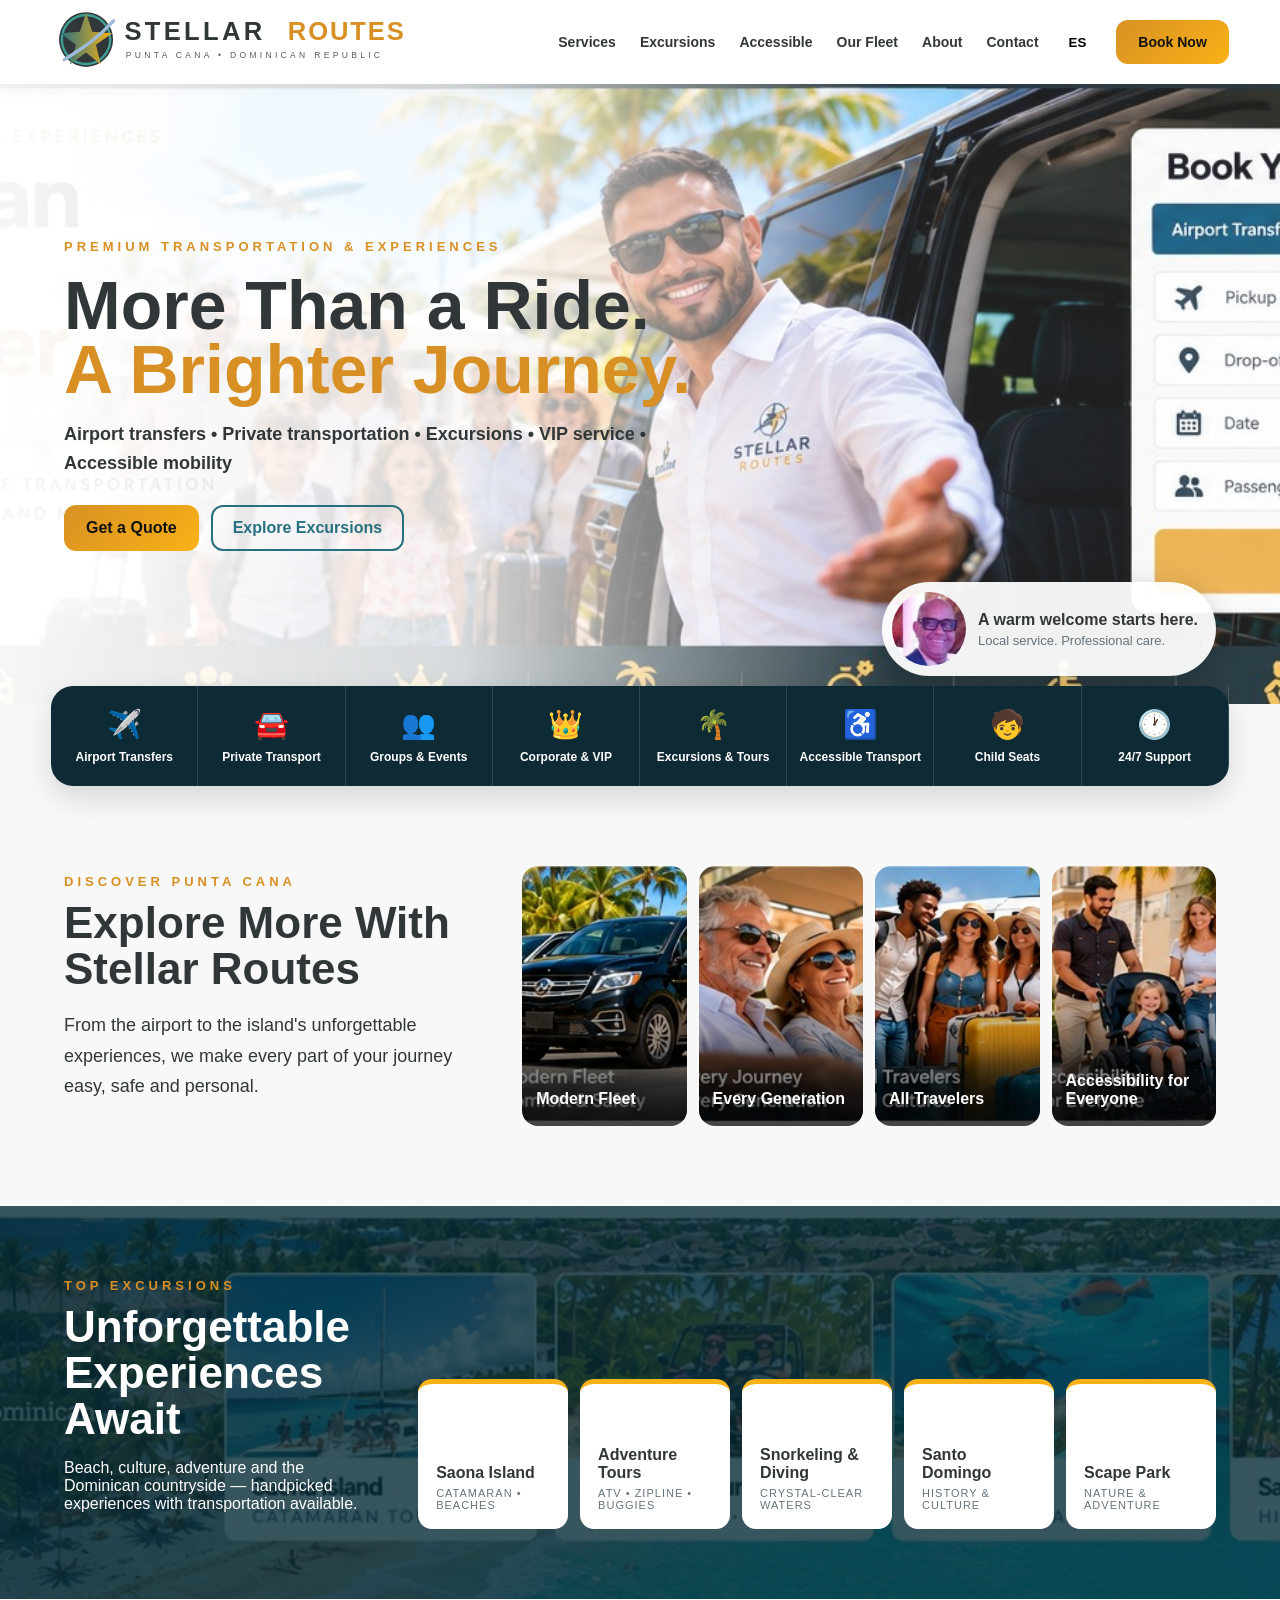
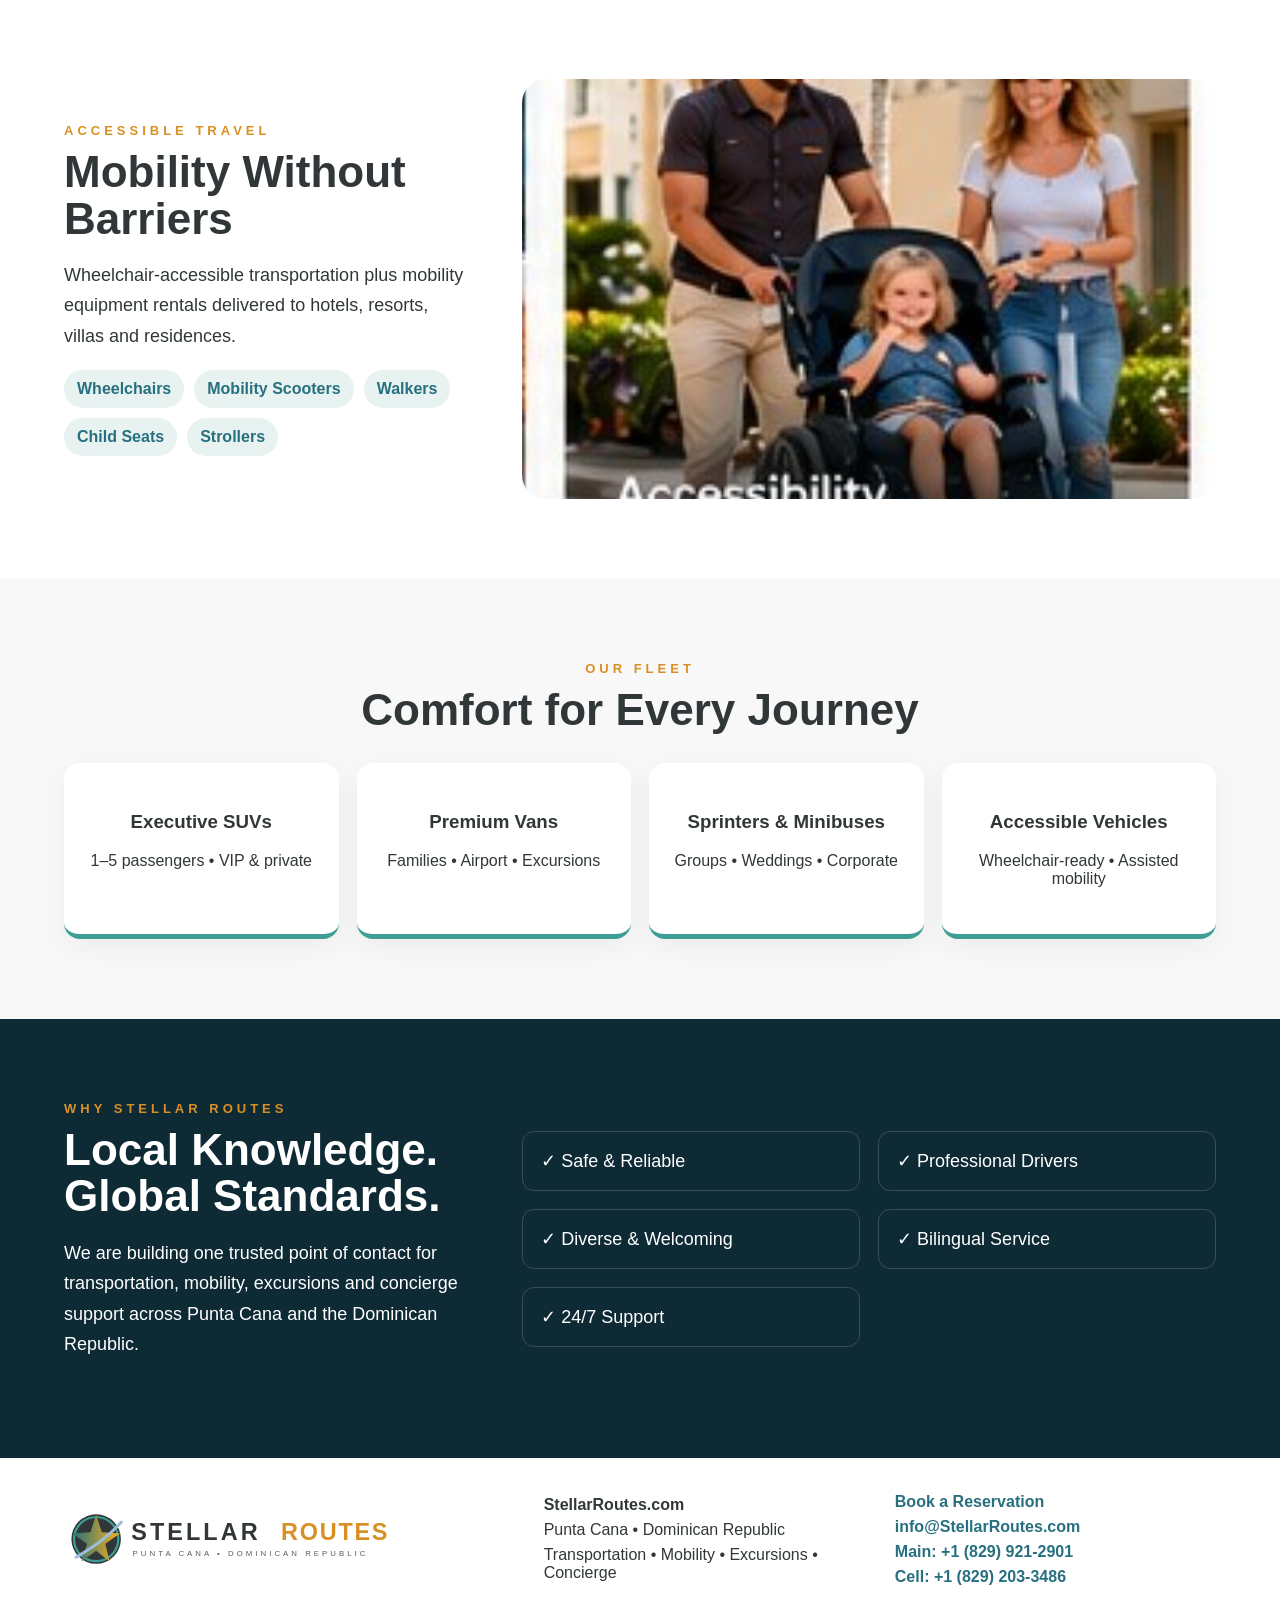
==== index.html @ ae4cdb01 "Add files via upload Initial Stellar Routes website" ====
<!doctype html><html lang="en"><head><meta charset="utf-8"><meta name="viewport" content="width=device-width,initial-scale=1"><meta name="description" content="Stellar Routes — premium transportation, accessible mobility and excursions in Punta Cana, Dominican Republic."><title>Stellar Routes | Punta Cana Transportation & Excursions</title><link rel="stylesheet" href="styles.css"></head>
<body>
<header><a class="brand" href="#home"><img src="assets/logo.svg" alt="Stellar Routes"></a><button class="menu" aria-label="Menu">☰</button><nav><a href="services.html" data-en="Services" data-es="Servicios">Services</a><a href="excursions.html" data-en="Excursions" data-es="Excursiones">Excursions</a><a href="#accessible" data-en="Accessible" data-es="Accesible">Accessible</a><a href="fleet.html" data-en="Our Fleet" data-es="Flota">Our Fleet</a><a href="about.html" data-en="About" data-es="Nosotros">About</a><a href="contact.html" data-en="Contact" data-es="Contacto">Contact</a><button id="lang">ES</button><a class="book" href="reservation.html" data-en="Book Now" data-es="Reservar">Book Now</a></nav></header>
<main>
<section id="home" class="hero"><div class="shade"></div><div class="hero-copy"><span class="eyebrow" data-en="PREMIUM TRANSPORTATION & EXPERIENCES" data-es="TRANSPORTE Y EXPERIENCIAS PREMIUM">PREMIUM TRANSPORTATION & EXPERIENCES</span><h1 data-en="More Than a Ride. A Brighter Journey." data-es="Más que un viaje. Una mejor experiencia.">More Than a Ride.<br><em>A Brighter Journey.</em></h1><p data-en="Airport transfers • Private transportation • Excursions • VIP service • Accessible mobility" data-es="Traslados al aeropuerto • Transporte privado • Excursiones • Servicio VIP • Movilidad accesible">Airport transfers • Private transportation • Excursions • VIP service • Accessible mobility</p><div class="hero-actions"><a class="primary" href="reservation.html" data-en="Get a Quote" data-es="Cotizar">Get a Quote</a><a class="secondary" href="excursions.html" data-en="Explore Excursions" data-es="Ver Excursiones">Explore Excursions</a></div></div>
<div class="host"><img src="assets/rodrigues.jpg" alt="Rodrigues, Stellar Routes"><div><strong data-en="A warm welcome starts here." data-es="Una cálida bienvenida comienza aquí.">A warm welcome starts here.</strong><span data-en="Local service. Professional care." data-es="Servicio local. Atención profesional.">Local service. Professional care.</span></div></div></section>
<section class="quick" id="services"><article>✈️<b data-en="Airport Transfers" data-es="Traslados Aeropuerto">Airport Transfers</b></article><article>🚘<b data-en="Private Transport" data-es="Transporte Privado">Private Transport</b></article><article>👥<b data-en="Groups & Events" data-es="Grupos y Eventos">Groups & Events</b></article><article>👑<b data-en="Corporate & VIP" data-es="Corporativo y VIP">Corporate & VIP</b></article><article>🌴<b data-en="Excursions & Tours" data-es="Excursiones y Tours">Excursions & Tours</b></article><article>♿<b data-en="Accessible Transport" data-es="Transporte Accesible">Accessible Transport</b></article><article>🧒<b data-en="Child Seats" data-es="Asientos Infantiles">Child Seats</b></article><article>🕐<b data-en="24/7 Support" data-es="Soporte 24/7">24/7 Support</b></article></section>
<section class="intro"><div><span class="eyebrow" data-en="DISCOVER PUNTA CANA" data-es="DESCUBRE PUNTA CANA">DISCOVER PUNTA CANA</span><h2 data-en="Explore More With Stellar Routes" data-es="Explora Más con Stellar Routes">Explore More With Stellar Routes</h2><p data-en="From the airport to the island's unforgettable experiences, we make every part of your journey easy, safe and personal." data-es="Desde el aeropuerto hasta las experiencias inolvidables de la isla, hacemos que cada parte de tu viaje sea fácil, segura y personalizada.">From the airport to the island's unforgettable experiences, we make every part of your journey easy, safe and personal.</p></div><div class="tiles"><div style="background-image:url('assets/fleet.jpg')"><span data-en="Modern Fleet" data-es="Flota Moderna">Modern Fleet</span></div><div style="background-image:url('assets/generations.jpg')"><span data-en="Every Generation" data-es="Cada Generación">Every Generation</span></div><div style="background-image:url('assets/culture.jpg')"><span data-en="All Travelers" data-es="Todos los Viajeros">All Travelers</span></div><div style="background-image:url('assets/accessibility.jpg')"><span data-en="Accessibility for Everyone" data-es="Accesibilidad para Todos">Accessibility for Everyone</span></div></div></section>
<section id="excursions" class="excursions"><div class="exc-copy"><span class="eyebrow" data-en="TOP EXCURSIONS" data-es="EXCURSIONES DESTACADAS">TOP EXCURSIONS</span><h2 data-en="Unforgettable Experiences Await" data-es="Experiencias Inolvidables te Esperan">Unforgettable Experiences Await</h2><p data-en="Beach, culture, adventure and the Dominican countryside — handpicked experiences with transportation available." data-es="Playa, cultura, aventura y el campo dominicano — experiencias seleccionadas con transporte disponible.">Beach, culture, adventure and the Dominican countryside — handpicked experiences with transportation available.</p></div><div class="exc-grid"><article><b>Saona Island</b><span>Catamaran • Beaches</span></article><article><b data-en="Adventure Tours" data-es="Tours de Aventura">Adventure Tours</b><span>ATV • Zipline • Buggies</span></article><article><b data-en="Snorkeling & Diving" data-es="Snorkel y Buceo">Snorkeling & Diving</b><span>Crystal-clear waters</span></article><article><b>Santo Domingo</b><span data-en="History & Culture" data-es="Historia y Cultura">History & Culture</span></article><article><b>Scape Park</b><span data-en="Nature & Adventure" data-es="Naturaleza y Aventura">Nature & Adventure</span></article></div></section>
<section id="accessible" class="accessible"><div><span class="eyebrow" data-en="ACCESSIBLE TRAVEL" data-es="VIAJES ACCESIBLES">ACCESSIBLE TRAVEL</span><h2 data-en="Mobility Without Barriers" data-es="Movilidad Sin Barreras">Mobility Without Barriers</h2><p data-en="Wheelchair-accessible transportation plus mobility equipment rentals delivered to hotels, resorts, villas and residences." data-es="Transporte accesible para sillas de ruedas y alquiler de equipos de movilidad con entrega en hoteles, resorts, villas y residencias.">Wheelchair-accessible transportation plus mobility equipment rentals delivered to hotels, resorts, villas and residences.</p><div class="chips"><span>Wheelchairs</span><span>Mobility Scooters</span><span>Walkers</span><span>Child Seats</span><span>Strollers</span></div></div><img src="assets/accessibility.jpg" alt="Accessible family transportation"></section>
<section id="fleet" class="fleet"><span class="eyebrow" data-en="OUR FLEET" data-es="NUESTRA FLOTA">OUR FLEET</span><h2 data-en="Comfort for Every Journey" data-es="Comodidad para Cada Viaje">Comfort for Every Journey</h2><div class="fleet-grid"><article><h3 data-en="Executive SUVs" data-es="SUV Ejecutivos">Executive SUVs</h3><p>1–5 passengers • VIP & private</p></article><article><h3 data-en="Premium Vans" data-es="Vans Premium">Premium Vans</h3><p>Families • Airport • Excursions</p></article><article><h3 data-en="Sprinters & Minibuses" data-es="Sprinters y Minibuses">Sprinters & Minibuses</h3><p>Groups • Weddings • Corporate</p></article><article><h3 data-en="Accessible Vehicles" data-es="Vehículos Accesibles">Accessible Vehicles</h3><p>Wheelchair-ready • Assisted mobility</p></article></div></section>
<section id="about" class="about"><div><span class="eyebrow" data-en="WHY STELLAR ROUTES" data-es="POR QUÉ STELLAR ROUTES">WHY STELLAR ROUTES</span><h2 data-en="Local Knowledge. Global Standards." data-es="Conocimiento Local. Estándares Globales.">Local Knowledge. Global Standards.</h2><p data-en="We are building one trusted point of contact for transportation, mobility, excursions and concierge support across Punta Cana and the Dominican Republic." data-es="Estamos creando un único punto de confianza para transporte, movilidad, excursiones y asistencia concierge en Punta Cana y la República Dominicana.">We are building one trusted point of contact for transportation, mobility, excursions and concierge support across Punta Cana and the Dominican Republic.</p></div><div class="trust"><span>✓ Safe & Reliable</span><span>✓ Professional Drivers</span><span>✓ Diverse & Welcoming</span><span>✓ Bilingual Service</span><span>✓ 24/7 Support</span></div></section>

</main>
<footer id="contact"><img src="assets/logo.svg" alt="Stellar Routes"><div><b>StellarRoutes.com</b><span>Punta Cana • Dominican Republic</span><span data-en="Transportation • Mobility • Excursions • Concierge" data-es="Transporte • Movilidad • Excursiones • Concierge">Transportation • Mobility • Excursions • Concierge</span></div><div><a href="reservation.html">Book a Reservation</a><a href="mailto:info@StellarRoutes.com">info@StellarRoutes.com</a><a href="tel:+18299212901">Main: +1 (829) 921-2901</a><a href="tel:+18292033486">Cell: +1 (829) 203-3486</a></div></footer>
<script src="script.js"></script></body></html>
---- styles.css ----
:root{--char:#313738;--slate:#66737c;--warm:#5e5958;--lav:#585b6c;--sky:#9ebcd9;--sand:#b39985;--teal:#27707f;--mist:#b0c6df;--aqua:#3e9e94;--gold:#d89024;--sun:#f9b216;--stone:#c3b8b1;--navy:#0e2a35;--white:#fff;--bg:#f7f8f7}*{box-sizing:border-box}html{scroll-behavior:smooth}body{margin:0;font-family:Inter,Segoe UI,Arial,sans-serif;color:var(--char);background:var(--bg)}header{height:84px;display:flex;align-items:center;justify-content:space-between;padding:10px 4%;background:#fff;position:sticky;top:0;z-index:20;box-shadow:0 2px 14px #00000012}.brand img{width:360px;max-width:42vw}nav{display:flex;align-items:center;gap:24px}nav a{text-decoration:none;color:var(--char);font-weight:700;font-size:14px}#lang,.menu{border:0;background:none;font-weight:800;cursor:pointer}.book,.primary{background:linear-gradient(135deg,var(--gold),var(--sun));color:#111!important;padding:14px 22px;border-radius:12px;text-decoration:none;font-weight:800;border:0;cursor:pointer}.menu{display:none;font-size:26px}.hero{min-height:620px;background:url('assets/hero-scene.jpg') center/cover;position:relative;display:flex;align-items:center;padding:70px 5%}.shade{position:absolute;inset:0;background:linear-gradient(90deg,rgba(255,255,255,.96) 0%,rgba(255,255,255,.83) 36%,rgba(255,255,255,.12) 70%)}.hero-copy{position:relative;max-width:650px;z-index:2}.eyebrow{font-size:13px;letter-spacing:4px;color:var(--gold);font-weight:900}.hero h1{font-size:68px;line-height:.95;margin:18px 0}.hero h1 em{font-style:normal;color:var(--gold)}.hero p{font-size:18px;font-weight:700;line-height:1.6}.hero-actions{display:flex;gap:12px;margin-top:28px}.secondary{border:2px solid var(--teal);color:var(--teal);padding:12px 20px;border-radius:12px;text-decoration:none;font-weight:800}.host{position:absolute;right:5%;bottom:28px;z-index:3;background:#ffffffef;padding:10px 18px 10px 10px;border-radius:70px;display:flex;align-items:center;gap:12px;box-shadow:0 8px 30px #0003}.host img{width:74px;height:74px;border-radius:50%;object-fit:cover}.host div{display:flex;flex-direction:column}.host span{font-size:13px;color:var(--slate);margin-top:4px}.quick{width:92%;margin:-18px auto 0;position:relative;z-index:5;background:var(--navy);color:#fff;border-radius:22px;display:grid;grid-template-columns:repeat(8,1fr);box-shadow:0 12px 30px #0002}.quick article{padding:22px 10px;text-align:center;border-right:1px solid #ffffff22;font-size:28px}.quick b{display:block;font-size:12px;margin-top:9px}.intro,.accessible,.about,.quote{padding:80px 5%;display:grid;grid-template-columns:1fr 1.7fr;gap:50px;align-items:center}.intro h2,.accessible h2,.fleet h2,.about h2,.quote h2,.excursions h2{font-size:44px;margin:10px 0 16px;line-height:1.05}.intro p,.accessible p,.about p,.quote p{font-size:18px;line-height:1.7}.tiles{display:grid;grid-template-columns:repeat(4,1fr);gap:12px}.tiles div{height:260px;background-size:cover;background-position:center;border-radius:16px;position:relative;overflow:hidden}.tiles div:after{content:"";position:absolute;inset:45% 0 0;background:linear-gradient(transparent,#000b)}.tiles span{position:absolute;bottom:18px;left:14px;z-index:2;color:#fff;font-weight:800}.excursions{padding:70px 5%;color:#fff;background:linear-gradient(#062b36cc,#062b36cc),url('assets/excursions.jpg') center/cover}.excursions{display:grid;grid-template-columns:.8fr 2fr;gap:35px;align-items:end}.exc-grid{display:grid;grid-template-columns:repeat(5,1fr);gap:12px}.exc-grid article{min-height:150px;background:#fff;color:var(--char);border-radius:14px;padding:18px;display:flex;flex-direction:column;justify-content:flex-end;border-top:5px solid var(--sun)}.exc-grid span{font-size:11px;text-transform:uppercase;letter-spacing:1px;color:var(--slate);margin-top:5px}.accessible{background:#fff}.accessible img{width:100%;height:420px;object-fit:cover;border-radius:24px}.chips{display:flex;flex-wrap:wrap;gap:10px}.chips span{background:#e7f2f1;color:var(--teal);padding:10px 13px;border-radius:30px;font-weight:800}.fleet{padding:80px 5%;text-align:center}.fleet-grid{display:grid;grid-template-columns:repeat(4,1fr);gap:18px;margin-top:30px}.fleet article{background:#fff;border-radius:16px;padding:30px 20px;box-shadow:0 8px 28px #0000000d;border-bottom:5px solid var(--aqua)}.about{background:var(--navy);color:#fff}.trust{display:grid;grid-template-columns:1fr 1fr;gap:18px;font-size:18px}.trust span{padding:18px;border:1px solid #ffffff2a;border-radius:12px}.quote{background:#e8f1f5}.quote form{display:grid;grid-template-columns:1fr 1fr;gap:12px;background:#fff;padding:28px;border-radius:22px;box-shadow:0 10px 30px #0001}.quote input,.quote select,.quote textarea{padding:14px;border:1px solid #ccd3d6;border-radius:10px;font:inherit}.quote textarea,.quote button,.quote small{grid-column:1/-1}.quote textarea{min-height:100px}.quote small{color:var(--slate)}footer{background:#fff;padding:35px 5%;display:grid;grid-template-columns:1.4fr 1fr 1fr;align-items:center;gap:30px}footer img{width:330px;max-width:100%}footer div{display:flex;flex-direction:column;gap:7px}footer a{color:var(--teal);font-weight:800;text-decoration:none}@media(max-width:1000px){nav a:not(.book),nav #lang{display:none}.menu{display:block}.quick{grid-template-columns:repeat(4,1fr)}.intro,.accessible,.about,.quote,.excursions{grid-template-columns:1fr}.tiles{grid-template-columns:1fr 1fr}.exc-grid{grid-template-columns:repeat(2,1fr)}.fleet-grid{grid-template-columns:1fr 1fr}.host{right:3%}.hero h1{font-size:54px}}@media(max-width:650px){header{height:72px}.brand img{max-width:70vw;width:290px}.book{display:none}.hero{min-height:680px;padding:55px 6% 150px;background-position:58% center}.shade{background:linear-gradient(90deg,#fffffff2 0%,#ffffffc9 65%,#ffffff50)}.hero h1{font-size:44px}.host{left:6%;right:auto;bottom:35px}.quick{grid-template-columns:repeat(2,1fr)}.intro,.accessible,.fleet,.about,.quote{padding:60px 6%}.intro h2,.accessible h2,.fleet h2,.about h2,.quote h2,.excursions h2{font-size:36px}.tiles,.fleet-grid,.trust,.quote form{grid-template-columns:1fr}.exc-grid{grid-template-columns:1fr}.quote input,.quote select{grid-column:1/-1}footer{grid-template-columns:1fr;text-align:center}footer div{align-items:center}}

.page-hero{min-height:360px;padding:90px 6%;display:flex;align-items:center;background:linear-gradient(90deg,#fffffffa,#ffffffd8 55%,#ffffff55),url('assets/hero-scene.jpg') center/cover}.page-hero>div{max-width:780px}.page-hero h1{font-size:58px;line-height:1;margin:14px 0}.page-hero p{font-size:19px;line-height:1.65;max-width:720px}.content-section{padding:70px 6%;max-width:1500px;margin:auto}.card-grid{display:grid;grid-template-columns:repeat(4,1fr);gap:18px}.card-grid article{background:#fff;padding:28px;border-radius:18px;box-shadow:0 8px 28px #0000000d;border-bottom:5px solid var(--aqua)}.card-grid h2{font-size:22px}.card-grid p,.leader p{line-height:1.7}.cta{margin-top:45px;padding:34px;border-radius:20px;background:var(--navy);color:#fff;display:flex;justify-content:space-between;align-items:center;gap:20px}.photo-grid{display:grid;grid-template-columns:repeat(4,1fr);gap:18px}.photo-grid article{background:#fff;border-radius:18px;overflow:hidden;box-shadow:0 8px 28px #0001}.photo-grid img{width:100%;height:220px;object-fit:cover}.photo-grid h2,.photo-grid p{padding:0 20px}.photo-grid p{padding-bottom:20px;line-height:1.6}.exc-list{margin-top:28px;background:#e7f2f1;padding:24px;border-radius:16px;line-height:1.8}.fleet-show>img{width:100%;height:460px;object-fit:cover;border-radius:24px;margin-bottom:24px}.fineprint{color:var(--slate);font-size:14px}.leadership{display:grid;gap:60px}.leader{display:grid;grid-template-columns:380px 1fr;gap:45px;align-items:start}.leader.reverse{grid-template-columns:380px 1fr}.leader img{width:100%;aspect-ratio:4/5;object-fit:cover;border-radius:24px;box-shadow:0 12px 30px #0002}.leader h2{font-size:38px;margin:10px 0 20px}.leader blockquote{margin:25px 0 0;padding:18px 22px;border-left:5px solid var(--sun);background:#fff;font-size:20px;font-weight:700}.values{background:var(--navy);color:#fff;padding:38px;border-radius:24px}.reservation-wrap{display:grid;grid-template-columns:2fr .8fr;gap:30px;align-items:start}.reservation-form{display:grid;grid-template-columns:1fr 1fr;gap:16px;background:#fff;padding:30px;border-radius:22px;box-shadow:0 10px 30px #0001}.reservation-form label{display:flex;flex-direction:column;gap:7px;font-weight:800}.reservation-form input,.reservation-form select,.reservation-form textarea{padding:14px;border:1px solid #cbd3d6;border-radius:10px;font:inherit;background:#fff}.reservation-form textarea{min-height:100px}.wide{grid-column:1/-1}.form-status{color:var(--slate);font-size:13px;line-height:1.5}.contact-panel,.contact-message{background:#fff;padding:30px;border-radius:22px;box-shadow:0 10px 30px #0001}.contact-panel a{color:var(--teal);font-weight:800;text-decoration:none}.contact-grid{display:grid;grid-template-columns:1fr 1fr;gap:30px}.contact-message p{line-height:1.7;margin-bottom:30px}@media(max-width:1000px){.card-grid,.photo-grid{grid-template-columns:1fr 1fr}.leader,.leader.reverse,.reservation-wrap{grid-template-columns:1fr}.leader img{max-width:420px}.page-hero h1{font-size:48px}}@media(max-width:650px){.page-hero{padding:65px 6%}.page-hero h1{font-size:40px}.card-grid,.photo-grid,.reservation-form,.contact-grid{grid-template-columns:1fr}.wide{grid-column:1}.cta{align-items:flex-start;flex-direction:column}.content-section{padding:50px 6%}}
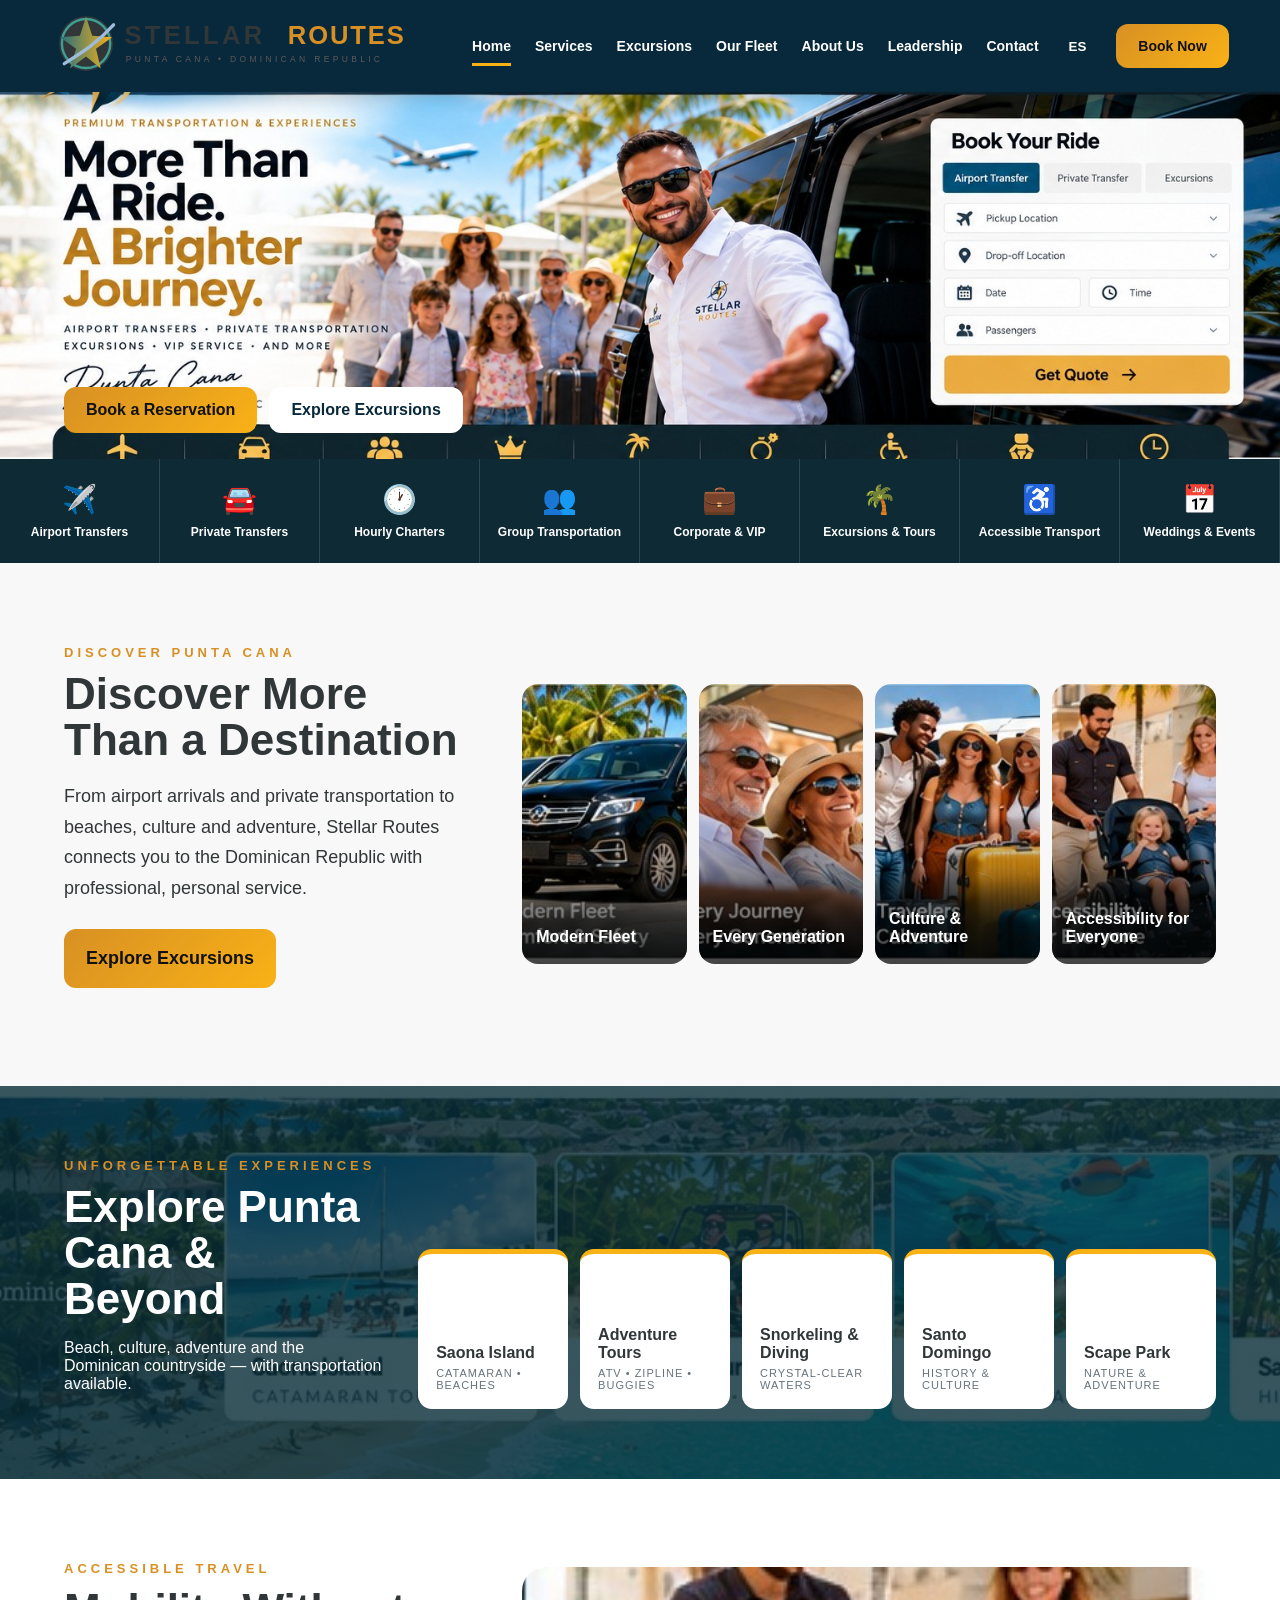
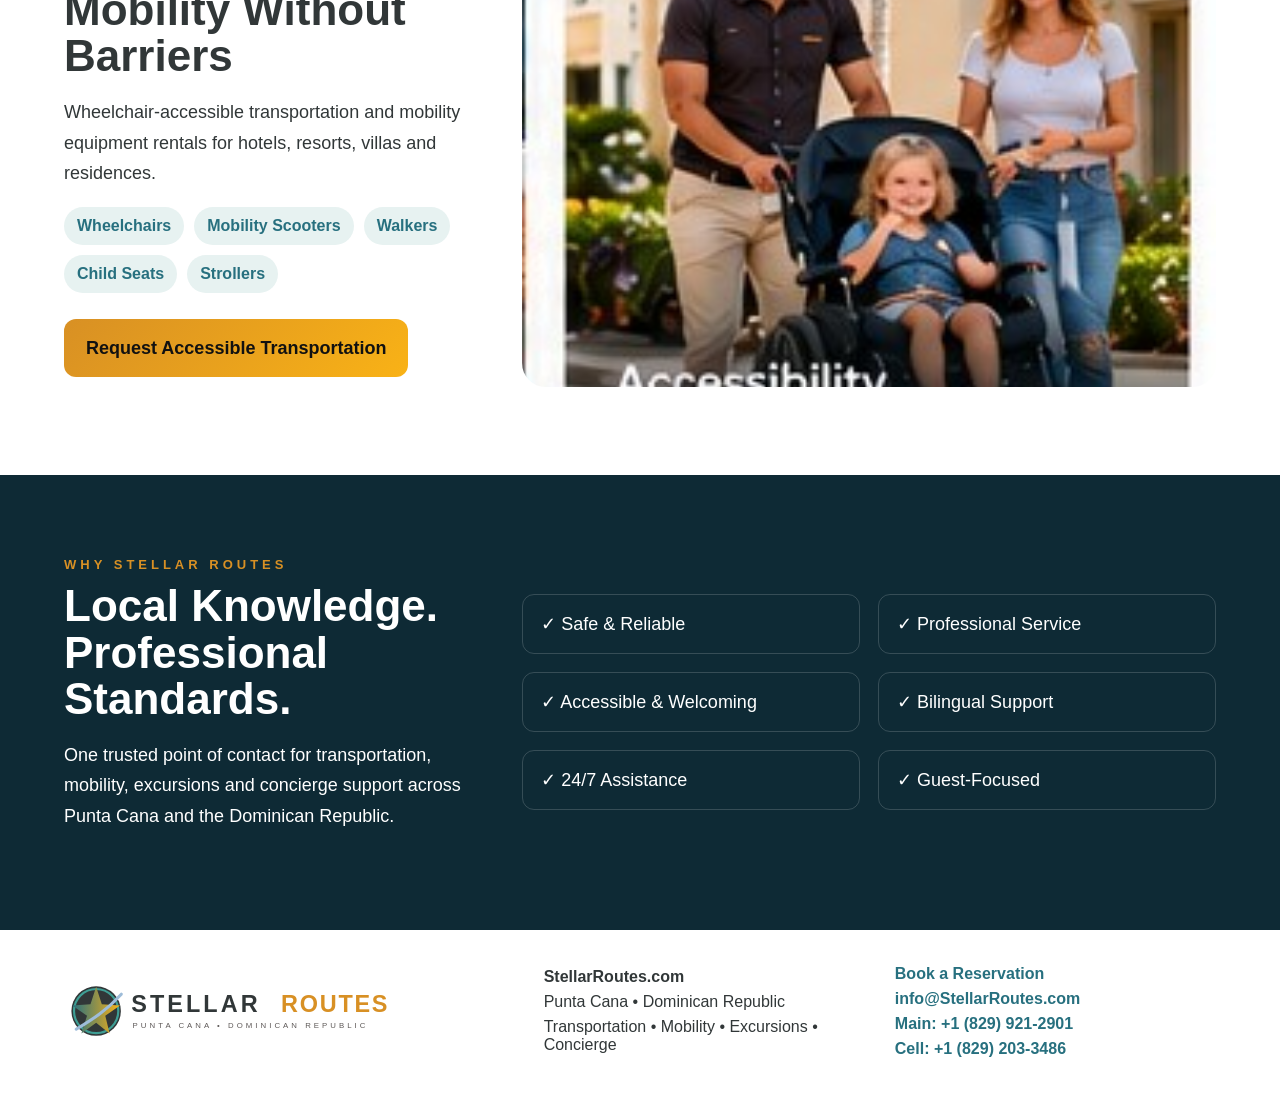
==== commit 7b5cfaac: "Add files via upload" ====
--- a/index.html
+++ b/index.html
@@ -1,16 +1,8 @@
-<!doctype html><html lang="en"><head><meta charset="utf-8"><meta name="viewport" content="width=device-width,initial-scale=1"><meta name="description" content="Stellar Routes — premium transportation, accessible mobility and excursions in Punta Cana, Dominican Republic."><title>Stellar Routes | Punta Cana Transportation & Excursions</title><link rel="stylesheet" href="styles.css"></head>
-<body>
-<header><a class="brand" href="#home"><img src="assets/logo.svg" alt="Stellar Routes"></a><button class="menu" aria-label="Menu">☰</button><nav><a href="services.html" data-en="Services" data-es="Servicios">Services</a><a href="excursions.html" data-en="Excursions" data-es="Excursiones">Excursions</a><a href="#accessible" data-en="Accessible" data-es="Accesible">Accessible</a><a href="fleet.html" data-en="Our Fleet" data-es="Flota">Our Fleet</a><a href="about.html" data-en="About" data-es="Nosotros">About</a><a href="contact.html" data-en="Contact" data-es="Contacto">Contact</a><button id="lang">ES</button><a class="book" href="reservation.html" data-en="Book Now" data-es="Reservar">Book Now</a></nav></header>
-<main>
-<section id="home" class="hero"><div class="shade"></div><div class="hero-copy"><span class="eyebrow" data-en="PREMIUM TRANSPORTATION & EXPERIENCES" data-es="TRANSPORTE Y EXPERIENCIAS PREMIUM">PREMIUM TRANSPORTATION & EXPERIENCES</span><h1 data-en="More Than a Ride. A Brighter Journey." data-es="Más que un viaje. Una mejor experiencia.">More Than a Ride.<br><em>A Brighter Journey.</em></h1><p data-en="Airport transfers • Private transportation • Excursions • VIP service • Accessible mobility" data-es="Traslados al aeropuerto • Transporte privado • Excursiones • Servicio VIP • Movilidad accesible">Airport transfers • Private transportation • Excursions • VIP service • Accessible mobility</p><div class="hero-actions"><a class="primary" href="reservation.html" data-en="Get a Quote" data-es="Cotizar">Get a Quote</a><a class="secondary" href="excursions.html" data-en="Explore Excursions" data-es="Ver Excursiones">Explore Excursions</a></div></div>
-<div class="host"><img src="assets/rodrigues.jpg" alt="Rodrigues, Stellar Routes"><div><strong data-en="A warm welcome starts here." data-es="Una cálida bienvenida comienza aquí.">A warm welcome starts here.</strong><span data-en="Local service. Professional care." data-es="Servicio local. Atención profesional.">Local service. Professional care.</span></div></div></section>
-<section class="quick" id="services"><article>✈️<b data-en="Airport Transfers" data-es="Traslados Aeropuerto">Airport Transfers</b></article><article>🚘<b data-en="Private Transport" data-es="Transporte Privado">Private Transport</b></article><article>👥<b data-en="Groups & Events" data-es="Grupos y Eventos">Groups & Events</b></article><article>👑<b data-en="Corporate & VIP" data-es="Corporativo y VIP">Corporate & VIP</b></article><article>🌴<b data-en="Excursions & Tours" data-es="Excursiones y Tours">Excursions & Tours</b></article><article>♿<b data-en="Accessible Transport" data-es="Transporte Accesible">Accessible Transport</b></article><article>🧒<b data-en="Child Seats" data-es="Asientos Infantiles">Child Seats</b></article><article>🕐<b data-en="24/7 Support" data-es="Soporte 24/7">24/7 Support</b></article></section>
-<section class="intro"><div><span class="eyebrow" data-en="DISCOVER PUNTA CANA" data-es="DESCUBRE PUNTA CANA">DISCOVER PUNTA CANA</span><h2 data-en="Explore More With Stellar Routes" data-es="Explora Más con Stellar Routes">Explore More With Stellar Routes</h2><p data-en="From the airport to the island's unforgettable experiences, we make every part of your journey easy, safe and personal." data-es="Desde el aeropuerto hasta las experiencias inolvidables de la isla, hacemos que cada parte de tu viaje sea fácil, segura y personalizada.">From the airport to the island's unforgettable experiences, we make every part of your journey easy, safe and personal.</p></div><div class="tiles"><div style="background-image:url('assets/fleet.jpg')"><span data-en="Modern Fleet" data-es="Flota Moderna">Modern Fleet</span></div><div style="background-image:url('assets/generations.jpg')"><span data-en="Every Generation" data-es="Cada Generación">Every Generation</span></div><div style="background-image:url('assets/culture.jpg')"><span data-en="All Travelers" data-es="Todos los Viajeros">All Travelers</span></div><div style="background-image:url('assets/accessibility.jpg')"><span data-en="Accessibility for Everyone" data-es="Accesibilidad para Todos">Accessibility for Everyone</span></div></div></section>
-<section id="excursions" class="excursions"><div class="exc-copy"><span class="eyebrow" data-en="TOP EXCURSIONS" data-es="EXCURSIONES DESTACADAS">TOP EXCURSIONS</span><h2 data-en="Unforgettable Experiences Await" data-es="Experiencias Inolvidables te Esperan">Unforgettable Experiences Await</h2><p data-en="Beach, culture, adventure and the Dominican countryside — handpicked experiences with transportation available." data-es="Playa, cultura, aventura y el campo dominicano — experiencias seleccionadas con transporte disponible.">Beach, culture, adventure and the Dominican countryside — handpicked experiences with transportation available.</p></div><div class="exc-grid"><article><b>Saona Island</b><span>Catamaran • Beaches</span></article><article><b data-en="Adventure Tours" data-es="Tours de Aventura">Adventure Tours</b><span>ATV • Zipline • Buggies</span></article><article><b data-en="Snorkeling & Diving" data-es="Snorkel y Buceo">Snorkeling & Diving</b><span>Crystal-clear waters</span></article><article><b>Santo Domingo</b><span data-en="History & Culture" data-es="Historia y Cultura">History & Culture</span></article><article><b>Scape Park</b><span data-en="Nature & Adventure" data-es="Naturaleza y Aventura">Nature & Adventure</span></article></div></section>
-<section id="accessible" class="accessible"><div><span class="eyebrow" data-en="ACCESSIBLE TRAVEL" data-es="VIAJES ACCESIBLES">ACCESSIBLE TRAVEL</span><h2 data-en="Mobility Without Barriers" data-es="Movilidad Sin Barreras">Mobility Without Barriers</h2><p data-en="Wheelchair-accessible transportation plus mobility equipment rentals delivered to hotels, resorts, villas and residences." data-es="Transporte accesible para sillas de ruedas y alquiler de equipos de movilidad con entrega en hoteles, resorts, villas y residencias.">Wheelchair-accessible transportation plus mobility equipment rentals delivered to hotels, resorts, villas and residences.</p><div class="chips"><span>Wheelchairs</span><span>Mobility Scooters</span><span>Walkers</span><span>Child Seats</span><span>Strollers</span></div></div><img src="assets/accessibility.jpg" alt="Accessible family transportation"></section>
-<section id="fleet" class="fleet"><span class="eyebrow" data-en="OUR FLEET" data-es="NUESTRA FLOTA">OUR FLEET</span><h2 data-en="Comfort for Every Journey" data-es="Comodidad para Cada Viaje">Comfort for Every Journey</h2><div class="fleet-grid"><article><h3 data-en="Executive SUVs" data-es="SUV Ejecutivos">Executive SUVs</h3><p>1–5 passengers • VIP & private</p></article><article><h3 data-en="Premium Vans" data-es="Vans Premium">Premium Vans</h3><p>Families • Airport • Excursions</p></article><article><h3 data-en="Sprinters & Minibuses" data-es="Sprinters y Minibuses">Sprinters & Minibuses</h3><p>Groups • Weddings • Corporate</p></article><article><h3 data-en="Accessible Vehicles" data-es="Vehículos Accesibles">Accessible Vehicles</h3><p>Wheelchair-ready • Assisted mobility</p></article></div></section>
-<section id="about" class="about"><div><span class="eyebrow" data-en="WHY STELLAR ROUTES" data-es="POR QUÉ STELLAR ROUTES">WHY STELLAR ROUTES</span><h2 data-en="Local Knowledge. Global Standards." data-es="Conocimiento Local. Estándares Globales.">Local Knowledge. Global Standards.</h2><p data-en="We are building one trusted point of contact for transportation, mobility, excursions and concierge support across Punta Cana and the Dominican Republic." data-es="Estamos creando un único punto de confianza para transporte, movilidad, excursiones y asistencia concierge en Punta Cana y la República Dominicana.">We are building one trusted point of contact for transportation, mobility, excursions and concierge support across Punta Cana and the Dominican Republic.</p></div><div class="trust"><span>✓ Safe & Reliable</span><span>✓ Professional Drivers</span><span>✓ Diverse & Welcoming</span><span>✓ Bilingual Service</span><span>✓ 24/7 Support</span></div></section>
-
-</main>
-<footer id="contact"><img src="assets/logo.svg" alt="Stellar Routes"><div><b>StellarRoutes.com</b><span>Punta Cana • Dominican Republic</span><span data-en="Transportation • Mobility • Excursions • Concierge" data-es="Transporte • Movilidad • Excursiones • Concierge">Transportation • Mobility • Excursions • Concierge</span></div><div><a href="reservation.html">Book a Reservation</a><a href="mailto:info@StellarRoutes.com">info@StellarRoutes.com</a><a href="tel:+18299212901">Main: +1 (829) 921-2901</a><a href="tel:+18292033486">Cell: +1 (829) 203-3486</a></div></footer>
-<script src="script.js"></script></body></html>
+<!doctype html><html lang="en"><head><meta charset="utf-8"><meta name="viewport" content="width=device-width,initial-scale=1"><meta name="description" content="Stellar Routes — premium transportation, accessible mobility and excursions in Punta Cana, Dominican Republic."><title>Stellar Routes | Punta Cana Transportation & Excursions</title><link rel="stylesheet" href="styles.css"></head><body><header class="site-header"><a class="brand" href="index.html"><img src="assets/logo.svg" alt="Stellar Routes"></a><button class="menu" aria-label="Open navigation" aria-expanded="false">☰</button><nav aria-label="Main navigation"><a href="index.html">Home</a><a href="services.html">Services</a><a href="excursions.html">Excursions</a><a href="fleet.html">Our Fleet</a><a href="about.html">About Us</a><a href="leadership.html">Leadership</a><a href="contact.html">Contact</a><button id="lang" type="button">ES</button><a class="book" href="reservation.html">Book Now</a></nav></header><main>
+<section class="hero-v2" aria-label="Stellar Routes premium transportation"><img src="assets/hero-scene.jpg" alt="Stellar Routes premium transportation in Punta Cana"><div class="hero-v2-actions"><a class="primary" href="reservation.html">Book a Reservation</a><a class="secondary light" href="excursions.html">Explore Excursions</a></div></section>
+<section class="quick"><a href="services.html#airport">✈️<b>Airport Transfers</b></a><a href="services.html#private">🚘<b>Private Transfers</b></a><a href="services.html#hourly">🕐<b>Hourly Charters</b></a><a href="services.html#groups">👥<b>Group Transportation</b></a><a href="services.html#vip">💼<b>Corporate & VIP</b></a><a href="excursions.html">🌴<b>Excursions & Tours</b></a><a href="services.html#accessible">♿<b>Accessible Transport</b></a><a href="services.html#events">📅<b>Weddings & Events</b></a></section>
+<section class="intro"><div><span class="eyebrow">DISCOVER PUNTA CANA</span><h2>Discover More Than a Destination</h2><p>From airport arrivals and private transportation to beaches, culture and adventure, Stellar Routes connects you to the Dominican Republic with professional, personal service.</p><p><a class="primary inline" href="excursions.html">Explore Excursions</a></p></div><div class="tiles"><a href="fleet.html" style="background-image:url('assets/fleet.jpg')"><span>Modern Fleet</span></a><a href="services.html" style="background-image:url('assets/generations.jpg')"><span>Every Generation</span></a><a href="excursions.html" style="background-image:url('assets/culture.jpg')"><span>Culture & Adventure</span></a><a href="services.html#accessible" style="background-image:url('assets/accessibility.jpg')"><span>Accessibility for Everyone</span></a></div></section>
+<section class="excursions"><div class="exc-copy"><span class="eyebrow">UNFORGETTABLE EXPERIENCES</span><h2>Explore Punta Cana & Beyond</h2><p>Beach, culture, adventure and the Dominican countryside — with transportation available.</p></div><div class="exc-grid"><a href="excursions.html"><b>Saona Island</b><span>Catamaran • Beaches</span></a><a href="excursions.html"><b>Adventure Tours</b><span>ATV • Zipline • Buggies</span></a><a href="excursions.html"><b>Snorkeling & Diving</b><span>Crystal-clear waters</span></a><a href="excursions.html"><b>Santo Domingo</b><span>History & Culture</span></a><a href="excursions.html"><b>Scape Park</b><span>Nature & Adventure</span></a></div></section>
+<section class="accessible"><div><span class="eyebrow">ACCESSIBLE TRAVEL</span><h2>Mobility Without Barriers</h2><p>Wheelchair-accessible transportation and mobility equipment rentals for hotels, resorts, villas and residences.</p><div class="chips"><span>Wheelchairs</span><span>Mobility Scooters</span><span>Walkers</span><span>Child Seats</span><span>Strollers</span></div><p><a class="primary inline" href="reservation.html">Request Accessible Transportation</a></p></div><img src="assets/accessibility.jpg" alt="Accessible transportation services"></section>
+<section class="about"><div><span class="eyebrow">WHY STELLAR ROUTES</span><h2>Local Knowledge. Professional Standards.</h2><p>One trusted point of contact for transportation, mobility, excursions and concierge support across Punta Cana and the Dominican Republic.</p></div><div class="trust"><span>✓ Safe & Reliable</span><span>✓ Professional Service</span><span>✓ Accessible & Welcoming</span><span>✓ Bilingual Support</span><span>✓ 24/7 Assistance</span><span>✓ Guest-Focused</span></div></section>
+</main><footer><img src="assets/logo.svg" alt="Stellar Routes"><div><b>StellarRoutes.com</b><span>Punta Cana • Dominican Republic</span><span>Transportation • Mobility • Excursions • Concierge</span></div><div><a href="reservation.html">Book a Reservation</a><a href="mailto:info@StellarRoutes.com">info@StellarRoutes.com</a><a href="tel:+18299212901">Main: +1 (829) 921-2901</a><a href="tel:+18292033486">Cell: +1 (829) 203-3486</a></div></footer><script src="script.js"></script></body></html>
--- a/styles.css
+++ b/styles.css
@@ -1,3 +1,9 @@
 :root{--char:#313738;--slate:#66737c;--warm:#5e5958;--lav:#585b6c;--sky:#9ebcd9;--sand:#b39985;--teal:#27707f;--mist:#b0c6df;--aqua:#3e9e94;--gold:#d89024;--sun:#f9b216;--stone:#c3b8b1;--navy:#0e2a35;--white:#fff;--bg:#f7f8f7}*{box-sizing:border-box}html{scroll-behavior:smooth}body{margin:0;font-family:Inter,Segoe UI,Arial,sans-serif;color:var(--char);background:var(--bg)}header{height:84px;display:flex;align-items:center;justify-content:space-between;padding:10px 4%;background:#fff;position:sticky;top:0;z-index:20;box-shadow:0 2px 14px #00000012}.brand img{width:360px;max-width:42vw}nav{display:flex;align-items:center;gap:24px}nav a{text-decoration:none;color:var(--char);font-weight:700;font-size:14px}#lang,.menu{border:0;background:none;font-weight:800;cursor:pointer}.book,.primary{background:linear-gradient(135deg,var(--gold),var(--sun));color:#111!important;padding:14px 22px;border-radius:12px;text-decoration:none;font-weight:800;border:0;cursor:pointer}.menu{display:none;font-size:26px}.hero{min-height:620px;background:url('assets/hero-scene.jpg') center/cover;position:relative;display:flex;align-items:center;padding:70px 5%}.shade{position:absolute;inset:0;background:linear-gradient(90deg,rgba(255,255,255,.96) 0%,rgba(255,255,255,.83) 36%,rgba(255,255,255,.12) 70%)}.hero-copy{position:relative;max-width:650px;z-index:2}.eyebrow{font-size:13px;letter-spacing:4px;color:var(--gold);font-weight:900}.hero h1{font-size:68px;line-height:.95;margin:18px 0}.hero h1 em{font-style:normal;color:var(--gold)}.hero p{font-size:18px;font-weight:700;line-height:1.6}.hero-actions{display:flex;gap:12px;margin-top:28px}.secondary{border:2px solid var(--teal);color:var(--teal);padding:12px 20px;border-radius:12px;text-decoration:none;font-weight:800}.host{position:absolute;right:5%;bottom:28px;z-index:3;background:#ffffffef;padding:10px 18px 10px 10px;border-radius:70px;display:flex;align-items:center;gap:12px;box-shadow:0 8px 30px #0003}.host img{width:74px;height:74px;border-radius:50%;object-fit:cover}.host div{display:flex;flex-direction:column}.host span{font-size:13px;color:var(--slate);margin-top:4px}.quick{width:92%;margin:-18px auto 0;position:relative;z-index:5;background:var(--navy);color:#fff;border-radius:22px;display:grid;grid-template-columns:repeat(8,1fr);box-shadow:0 12px 30px #0002}.quick article{padding:22px 10px;text-align:center;border-right:1px solid #ffffff22;font-size:28px}.quick b{display:block;font-size:12px;margin-top:9px}.intro,.accessible,.about,.quote{padding:80px 5%;display:grid;grid-template-columns:1fr 1.7fr;gap:50px;align-items:center}.intro h2,.accessible h2,.fleet h2,.about h2,.quote h2,.excursions h2{font-size:44px;margin:10px 0 16px;line-height:1.05}.intro p,.accessible p,.about p,.quote p{font-size:18px;line-height:1.7}.tiles{display:grid;grid-template-columns:repeat(4,1fr);gap:12px}.tiles div{height:260px;background-size:cover;background-position:center;border-radius:16px;position:relative;overflow:hidden}.tiles div:after{content:"";position:absolute;inset:45% 0 0;background:linear-gradient(transparent,#000b)}.tiles span{position:absolute;bottom:18px;left:14px;z-index:2;color:#fff;font-weight:800}.excursions{padding:70px 5%;color:#fff;background:linear-gradient(#062b36cc,#062b36cc),url('assets/excursions.jpg') center/cover}.excursions{display:grid;grid-template-columns:.8fr 2fr;gap:35px;align-items:end}.exc-grid{display:grid;grid-template-columns:repeat(5,1fr);gap:12px}.exc-grid article{min-height:150px;background:#fff;color:var(--char);border-radius:14px;padding:18px;display:flex;flex-direction:column;justify-content:flex-end;border-top:5px solid var(--sun)}.exc-grid span{font-size:11px;text-transform:uppercase;letter-spacing:1px;color:var(--slate);margin-top:5px}.accessible{background:#fff}.accessible img{width:100%;height:420px;object-fit:cover;border-radius:24px}.chips{display:flex;flex-wrap:wrap;gap:10px}.chips span{background:#e7f2f1;color:var(--teal);padding:10px 13px;border-radius:30px;font-weight:800}.fleet{padding:80px 5%;text-align:center}.fleet-grid{display:grid;grid-template-columns:repeat(4,1fr);gap:18px;margin-top:30px}.fleet article{background:#fff;border-radius:16px;padding:30px 20px;box-shadow:0 8px 28px #0000000d;border-bottom:5px solid var(--aqua)}.about{background:var(--navy);color:#fff}.trust{display:grid;grid-template-columns:1fr 1fr;gap:18px;font-size:18px}.trust span{padding:18px;border:1px solid #ffffff2a;border-radius:12px}.quote{background:#e8f1f5}.quote form{display:grid;grid-template-columns:1fr 1fr;gap:12px;background:#fff;padding:28px;border-radius:22px;box-shadow:0 10px 30px #0001}.quote input,.quote select,.quote textarea{padding:14px;border:1px solid #ccd3d6;border-radius:10px;font:inherit}.quote textarea,.quote button,.quote small{grid-column:1/-1}.quote textarea{min-height:100px}.quote small{color:var(--slate)}footer{background:#fff;padding:35px 5%;display:grid;grid-template-columns:1.4fr 1fr 1fr;align-items:center;gap:30px}footer img{width:330px;max-width:100%}footer div{display:flex;flex-direction:column;gap:7px}footer a{color:var(--teal);font-weight:800;text-decoration:none}@media(max-width:1000px){nav a:not(.book),nav #lang{display:none}.menu{display:block}.quick{grid-template-columns:repeat(4,1fr)}.intro,.accessible,.about,.quote,.excursions{grid-template-columns:1fr}.tiles{grid-template-columns:1fr 1fr}.exc-grid{grid-template-columns:repeat(2,1fr)}.fleet-grid{grid-template-columns:1fr 1fr}.host{right:3%}.hero h1{font-size:54px}}@media(max-width:650px){header{height:72px}.brand img{max-width:70vw;width:290px}.book{display:none}.hero{min-height:680px;padding:55px 6% 150px;background-position:58% center}.shade{background:linear-gradient(90deg,#fffffff2 0%,#ffffffc9 65%,#ffffff50)}.hero h1{font-size:44px}.host{left:6%;right:auto;bottom:35px}.quick{grid-template-columns:repeat(2,1fr)}.intro,.accessible,.fleet,.about,.quote{padding:60px 6%}.intro h2,.accessible h2,.fleet h2,.about h2,.quote h2,.excursions h2{font-size:36px}.tiles,.fleet-grid,.trust,.quote form{grid-template-columns:1fr}.exc-grid{grid-template-columns:1fr}.quote input,.quote select{grid-column:1/-1}footer{grid-template-columns:1fr;text-align:center}footer div{align-items:center}}
 
 .page-hero{min-height:360px;padding:90px 6%;display:flex;align-items:center;background:linear-gradient(90deg,#fffffffa,#ffffffd8 55%,#ffffff55),url('assets/hero-scene.jpg') center/cover}.page-hero>div{max-width:780px}.page-hero h1{font-size:58px;line-height:1;margin:14px 0}.page-hero p{font-size:19px;line-height:1.65;max-width:720px}.content-section{padding:70px 6%;max-width:1500px;margin:auto}.card-grid{display:grid;grid-template-columns:repeat(4,1fr);gap:18px}.card-grid article{background:#fff;padding:28px;border-radius:18px;box-shadow:0 8px 28px #0000000d;border-bottom:5px solid var(--aqua)}.card-grid h2{font-size:22px}.card-grid p,.leader p{line-height:1.7}.cta{margin-top:45px;padding:34px;border-radius:20px;background:var(--navy);color:#fff;display:flex;justify-content:space-between;align-items:center;gap:20px}.photo-grid{display:grid;grid-template-columns:repeat(4,1fr);gap:18px}.photo-grid article{background:#fff;border-radius:18px;overflow:hidden;box-shadow:0 8px 28px #0001}.photo-grid img{width:100%;height:220px;object-fit:cover}.photo-grid h2,.photo-grid p{padding:0 20px}.photo-grid p{padding-bottom:20px;line-height:1.6}.exc-list{margin-top:28px;background:#e7f2f1;padding:24px;border-radius:16px;line-height:1.8}.fleet-show>img{width:100%;height:460px;object-fit:cover;border-radius:24px;margin-bottom:24px}.fineprint{color:var(--slate);font-size:14px}.leadership{display:grid;gap:60px}.leader{display:grid;grid-template-columns:380px 1fr;gap:45px;align-items:start}.leader.reverse{grid-template-columns:380px 1fr}.leader img{width:100%;aspect-ratio:4/5;object-fit:cover;border-radius:24px;box-shadow:0 12px 30px #0002}.leader h2{font-size:38px;margin:10px 0 20px}.leader blockquote{margin:25px 0 0;padding:18px 22px;border-left:5px solid var(--sun);background:#fff;font-size:20px;font-weight:700}.values{background:var(--navy);color:#fff;padding:38px;border-radius:24px}.reservation-wrap{display:grid;grid-template-columns:2fr .8fr;gap:30px;align-items:start}.reservation-form{display:grid;grid-template-columns:1fr 1fr;gap:16px;background:#fff;padding:30px;border-radius:22px;box-shadow:0 10px 30px #0001}.reservation-form label{display:flex;flex-direction:column;gap:7px;font-weight:800}.reservation-form input,.reservation-form select,.reservation-form textarea{padding:14px;border:1px solid #cbd3d6;border-radius:10px;font:inherit;background:#fff}.reservation-form textarea{min-height:100px}.wide{grid-column:1/-1}.form-status{color:var(--slate);font-size:13px;line-height:1.5}.contact-panel,.contact-message{background:#fff;padding:30px;border-radius:22px;box-shadow:0 10px 30px #0001}.contact-panel a{color:var(--teal);font-weight:800;text-decoration:none}.contact-grid{display:grid;grid-template-columns:1fr 1fr;gap:30px}.contact-message p{line-height:1.7;margin-bottom:30px}@media(max-width:1000px){.card-grid,.photo-grid{grid-template-columns:1fr 1fr}.leader,.leader.reverse,.reservation-wrap{grid-template-columns:1fr}.leader img{max-width:420px}.page-hero h1{font-size:48px}}@media(max-width:650px){.page-hero{padding:65px 6%}.page-hero h1{font-size:40px}.card-grid,.photo-grid,.reservation-form,.contact-grid{grid-template-columns:1fr}.wide{grid-column:1}.cta{align-items:flex-start;flex-direction:column}.content-section{padding:50px 6%}}
+
+/* Stellar Routes V2 */
+.site-header{background:#08293b;color:#fff;height:92px;box-shadow:0 4px 20px #0003}.site-header .brand img{filter:none}.site-header nav a{color:#fff}.site-header #lang{color:#fff}.site-header nav a:not(.book){position:relative}.site-header nav a:not(.book):hover:after,.site-header nav a[aria-current="page"]:after{content:"";position:absolute;left:0;right:0;bottom:-12px;height:3px;background:var(--sun)}
+.hero-v2{background:#071f2c;padding:0;position:relative}.hero-v2>img{display:block;width:100%;height:auto;max-height:660px;object-fit:cover;object-position:center}.hero-v2-actions{position:absolute;left:5%;bottom:7%;display:flex;gap:12px;z-index:2}.light{background:#fff;border-color:#fff;color:#08293b}.inline{display:inline-block;margin-top:8px}.quick{margin:0 auto;border-radius:0;width:100%;box-shadow:none}.quick a{padding:24px 10px;text-align:center;border-right:1px solid #ffffff22;font-size:28px;color:#fff;text-decoration:none}.quick b{display:block;font-size:12px;margin-top:9px}.tiles a{height:280px;background-size:cover;background-position:center;border-radius:16px;position:relative;overflow:hidden;text-decoration:none}.tiles a:after{content:"";position:absolute;inset:45% 0 0;background:linear-gradient(transparent,#000b)}.tiles span{position:absolute;bottom:18px;left:14px;z-index:2;color:#fff;font-weight:800}.exc-grid a{min-height:160px;background:#fff;color:var(--char);border-radius:14px;padding:18px;display:flex;flex-direction:column;justify-content:flex-end;border-top:5px solid var(--sun);text-decoration:none}.exc-grid span{font-size:11px;text-transform:uppercase;letter-spacing:1px;color:var(--slate);margin-top:5px}.leadership .leader:first-of-type{border-top:5px solid var(--sun);padding-top:30px}.leader img{object-position:center top;background:#e9eef0}.about-cards article{min-height:220px}
+@media(max-width:1100px){.site-header nav{position:absolute;top:92px;left:0;right:0;background:#08293b;padding:22px 5%;display:none;flex-direction:column;align-items:flex-start;gap:18px;box-shadow:0 12px 20px #0004}.site-header nav.open{display:flex}.site-header .menu{display:block;color:#fff}.site-header nav a,.site-header nav #lang{display:block!important}.site-header .book{display:inline-block!important}.hero-v2-actions{position:static;background:#08293b;padding:18px 5%}.quick{grid-template-columns:repeat(4,1fr)}}
+@media(max-width:650px){.site-header{height:76px}.site-header nav{top:76px}.hero-v2>img{min-height:260px;object-fit:cover;object-position:center}.hero-v2-actions{flex-direction:column}.quick{grid-template-columns:repeat(2,1fr)}.quick a{font-size:24px}.tiles{grid-template-columns:1fr}.tiles a{height:220px}}
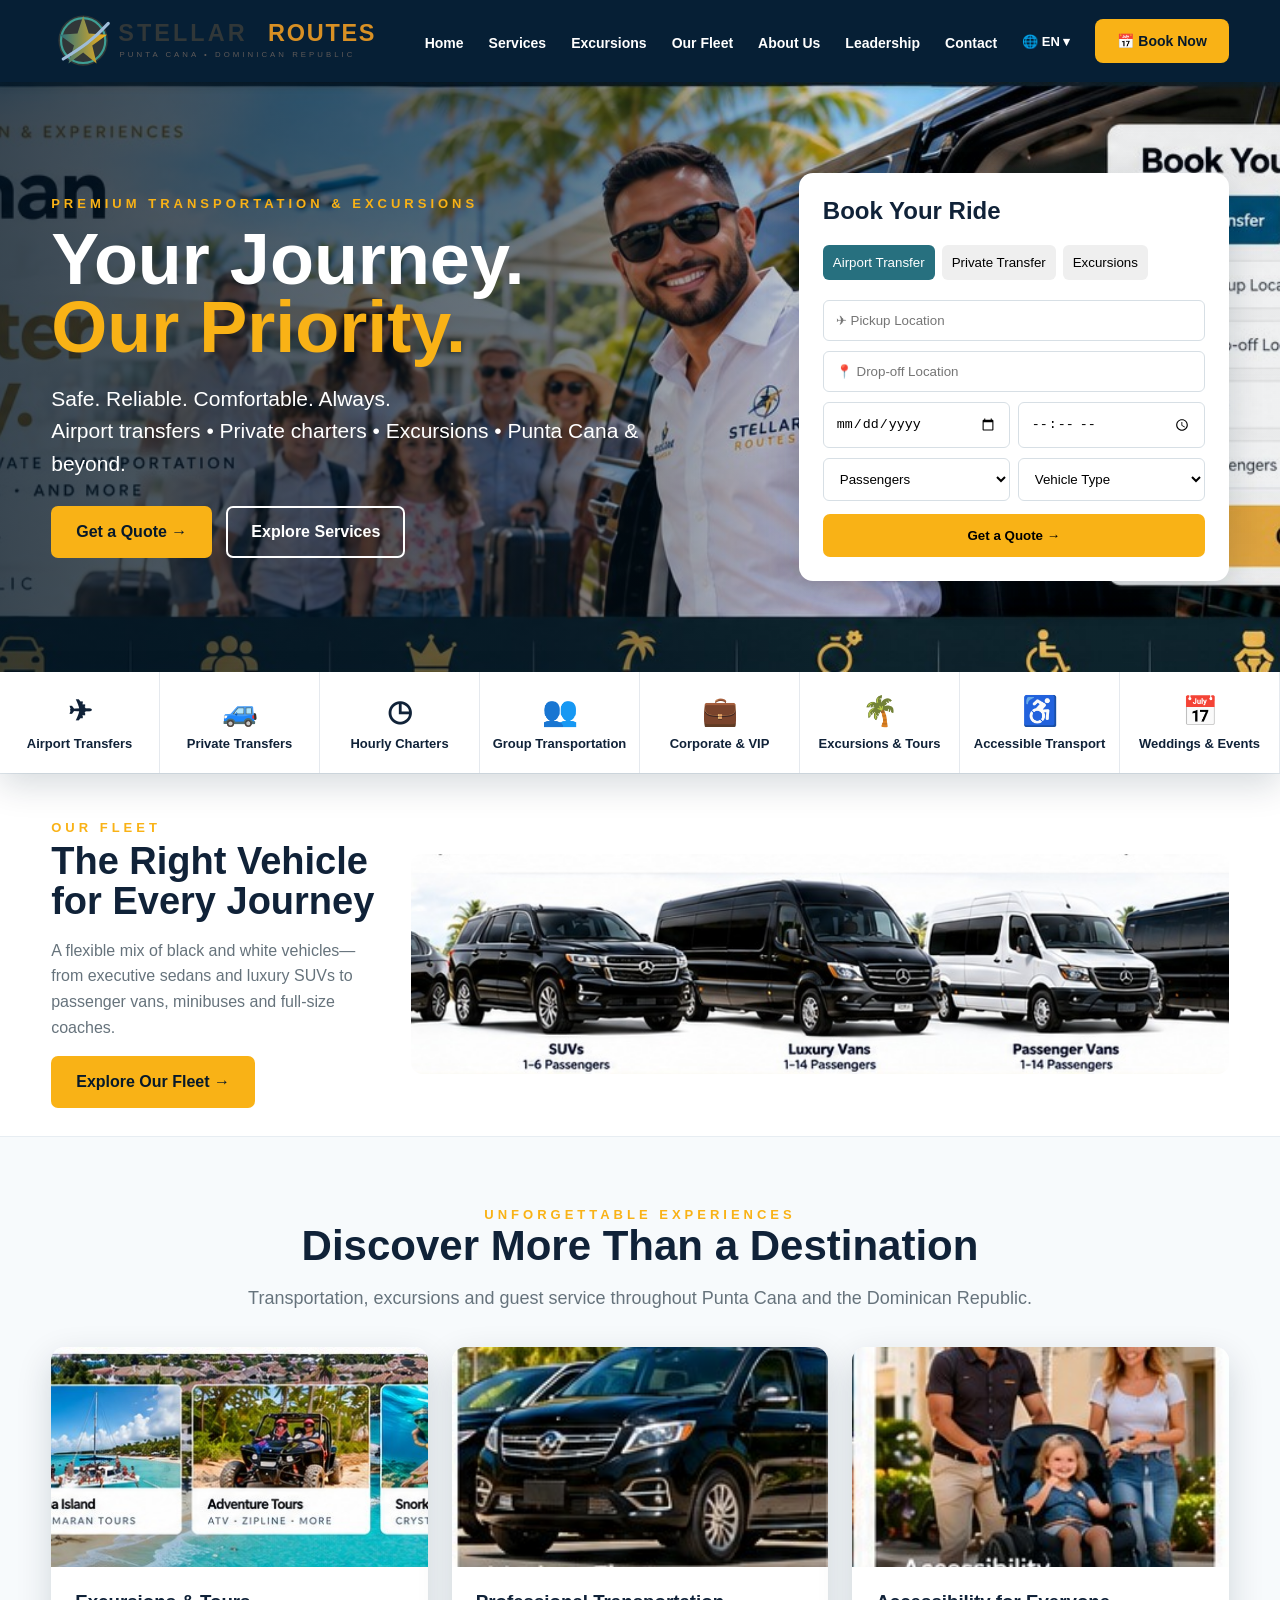
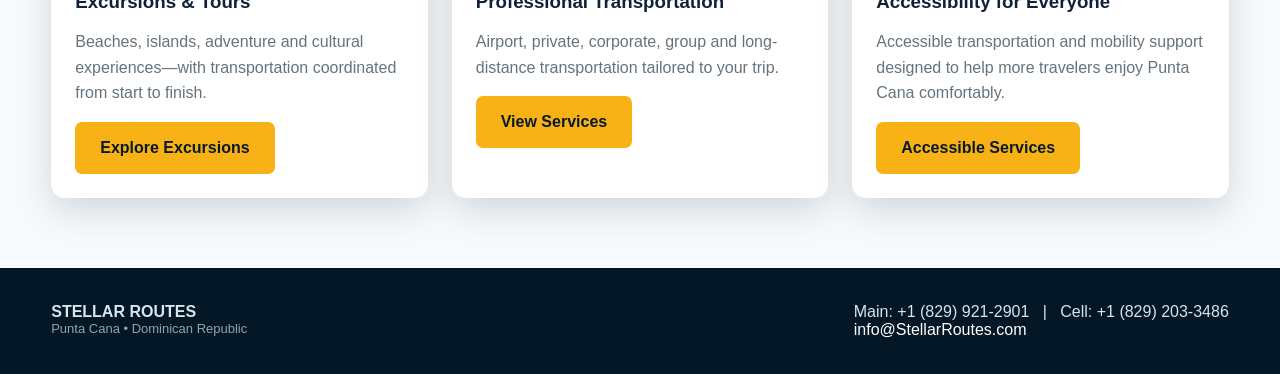
==== commit a1a9e7bc: "Add files via upload" ====
--- a/index.html
+++ b/index.html
@@ -1,8 +1,4 @@
-<!doctype html><html lang="en"><head><meta charset="utf-8"><meta name="viewport" content="width=device-width,initial-scale=1"><meta name="description" content="Stellar Routes — premium transportation, accessible mobility and excursions in Punta Cana, Dominican Republic."><title>Stellar Routes | Punta Cana Transportation & Excursions</title><link rel="stylesheet" href="styles.css"></head><body><header class="site-header"><a class="brand" href="index.html"><img src="assets/logo.svg" alt="Stellar Routes"></a><button class="menu" aria-label="Open navigation" aria-expanded="false">☰</button><nav aria-label="Main navigation"><a href="index.html">Home</a><a href="services.html">Services</a><a href="excursions.html">Excursions</a><a href="fleet.html">Our Fleet</a><a href="about.html">About Us</a><a href="leadership.html">Leadership</a><a href="contact.html">Contact</a><button id="lang" type="button">ES</button><a class="book" href="reservation.html">Book Now</a></nav></header><main>
-<section class="hero-v2" aria-label="Stellar Routes premium transportation"><img src="assets/hero-scene.jpg" alt="Stellar Routes premium transportation in Punta Cana"><div class="hero-v2-actions"><a class="primary" href="reservation.html">Book a Reservation</a><a class="secondary light" href="excursions.html">Explore Excursions</a></div></section>
-<section class="quick"><a href="services.html#airport">✈️<b>Airport Transfers</b></a><a href="services.html#private">🚘<b>Private Transfers</b></a><a href="services.html#hourly">🕐<b>Hourly Charters</b></a><a href="services.html#groups">👥<b>Group Transportation</b></a><a href="services.html#vip">💼<b>Corporate & VIP</b></a><a href="excursions.html">🌴<b>Excursions & Tours</b></a><a href="services.html#accessible">♿<b>Accessible Transport</b></a><a href="services.html#events">📅<b>Weddings & Events</b></a></section>
-<section class="intro"><div><span class="eyebrow">DISCOVER PUNTA CANA</span><h2>Discover More Than a Destination</h2><p>From airport arrivals and private transportation to beaches, culture and adventure, Stellar Routes connects you to the Dominican Republic with professional, personal service.</p><p><a class="primary inline" href="excursions.html">Explore Excursions</a></p></div><div class="tiles"><a href="fleet.html" style="background-image:url('assets/fleet.jpg')"><span>Modern Fleet</span></a><a href="services.html" style="background-image:url('assets/generations.jpg')"><span>Every Generation</span></a><a href="excursions.html" style="background-image:url('assets/culture.jpg')"><span>Culture & Adventure</span></a><a href="services.html#accessible" style="background-image:url('assets/accessibility.jpg')"><span>Accessibility for Everyone</span></a></div></section>
-<section class="excursions"><div class="exc-copy"><span class="eyebrow">UNFORGETTABLE EXPERIENCES</span><h2>Explore Punta Cana & Beyond</h2><p>Beach, culture, adventure and the Dominican countryside — with transportation available.</p></div><div class="exc-grid"><a href="excursions.html"><b>Saona Island</b><span>Catamaran • Beaches</span></a><a href="excursions.html"><b>Adventure Tours</b><span>ATV • Zipline • Buggies</span></a><a href="excursions.html"><b>Snorkeling & Diving</b><span>Crystal-clear waters</span></a><a href="excursions.html"><b>Santo Domingo</b><span>History & Culture</span></a><a href="excursions.html"><b>Scape Park</b><span>Nature & Adventure</span></a></div></section>
-<section class="accessible"><div><span class="eyebrow">ACCESSIBLE TRAVEL</span><h2>Mobility Without Barriers</h2><p>Wheelchair-accessible transportation and mobility equipment rentals for hotels, resorts, villas and residences.</p><div class="chips"><span>Wheelchairs</span><span>Mobility Scooters</span><span>Walkers</span><span>Child Seats</span><span>Strollers</span></div><p><a class="primary inline" href="reservation.html">Request Accessible Transportation</a></p></div><img src="assets/accessibility.jpg" alt="Accessible transportation services"></section>
-<section class="about"><div><span class="eyebrow">WHY STELLAR ROUTES</span><h2>Local Knowledge. Professional Standards.</h2><p>One trusted point of contact for transportation, mobility, excursions and concierge support across Punta Cana and the Dominican Republic.</p></div><div class="trust"><span>✓ Safe & Reliable</span><span>✓ Professional Service</span><span>✓ Accessible & Welcoming</span><span>✓ Bilingual Support</span><span>✓ 24/7 Assistance</span><span>✓ Guest-Focused</span></div></section>
-</main><footer><img src="assets/logo.svg" alt="Stellar Routes"><div><b>StellarRoutes.com</b><span>Punta Cana • Dominican Republic</span><span>Transportation • Mobility • Excursions • Concierge</span></div><div><a href="reservation.html">Book a Reservation</a><a href="mailto:info@StellarRoutes.com">info@StellarRoutes.com</a><a href="tel:+18299212901">Main: +1 (829) 921-2901</a><a href="tel:+18292033486">Cell: +1 (829) 203-3486</a></div></footer><script src="script.js"></script></body></html>+<!doctype html><html lang="en"><head><meta charset="utf-8"><meta name="viewport" content="width=device-width,initial-scale=1"><title>Stellar Routes | Punta Cana Transportation & Excursions</title><link rel="stylesheet" href="styles.css"></head><body><header class="topbar"><div class="container nav"><a class="brand" href="index.html"><img src="assets/logo.svg" alt="Stellar Routes"></a><button class="menu" aria-label="Menu">☰</button><nav class="links"><a href="index.html">Home</a><a href="services.html">Services</a><a href="excursions.html">Excursions</a><a href="fleet.html">Our Fleet</a><a href="about.html">About Us</a><a href="leadership.html">Leadership</a><a href="contact.html">Contact</a><span class="lang">🌐 EN ▾</span><a class="book" href="reservation.html">📅 Book Now</a></nav></div></header>
+<section class="hero"><div class="container hero-layout"><div class="hero-copy"><div class="eyebrow">Premium Transportation & Excursions</div><h1>Your Journey.<br><span>Our Priority.</span></h1><p>Safe. Reliable. Comfortable. Always.<br>Airport transfers • Private charters • Excursions • Punta Cana & beyond.</p><div class="actions"><a class="btn gold" href="reservation.html">Get a Quote →</a><a class="btn outline" href="services.html">Explore Services</a></div></div><form id="miniBooking" class="booking-mini"><h2>Book Your Ride</h2><div class="tabs"><button type="button" class="active">Airport Transfer</button><button type="button">Private Transfer</button><button type="button">Excursions</button></div><input name="pickup" required placeholder="✈ Pickup Location"><input name="dropoff" required placeholder="📍 Drop-off Location"><div class="row"><input name="date" type="date" required><input name="time" type="time" required></div><div class="row"><select name="passengers"><option value="">Passengers</option><option>1</option><option>2</option><option>3</option><option>4</option><option>5+</option></select><select name="vehicle"><option value="">Vehicle Type</option><option>Luxury SUV</option><option>Sedan</option><option>SUV</option><option>Luxury Van</option><option>Passenger Van</option><option>Mini Bus</option><option>Coach</option></select></div><button class="go" type="submit">Get a Quote →</button></form></div></section>
+<div class="service-strip"><a href="services.html#airport"><span class="ico">✈</span>Airport Transfers</a><a href="services.html#private"><span class="ico">🚙</span>Private Transfers</a><a href="services.html#hourly"><span class="ico">◷</span>Hourly Charters</a><a href="services.html#group"><span class="ico">👥</span>Group Transportation</a><a href="services.html#vip"><span class="ico">💼</span>Corporate & VIP</a><a href="excursions.html"><span class="ico">🌴</span>Excursions & Tours</a><a href="services.html#accessible"><span class="ico">♿</span>Accessible Transport</a><a href="services.html#events"><span class="ico">📅</span>Weddings & Events</a></div>
+<section class="fleet-showcase"><div class="container"><div class="fleet-copy"><div class="eyebrow">Our Fleet</div><h2>The Right Vehicle for Every Journey</h2><p>A flexible mix of black and white vehicles—from executive sedans and luxury SUVs to passenger vans, minibuses and full-size coaches.</p><a class="btn gold" href="fleet.html">Explore Our Fleet →</a></div><img src="assets/fleet-variety.jpg" alt="Stellar Routes fleet with black and white SUVs, vans, minibuses and coaches"></div></section><section class="section alt"><div class="container"><div class="title"><div class="eyebrow">Unforgettable Experiences</div><h2>Discover More Than a Destination</h2><p>Transportation, excursions and guest service throughout Punta Cana and the Dominican Republic.</p></div><div class="grid"><article class="card"><img src="assets/excursions.jpg"><div class="card-body"><h3>Excursions & Tours</h3><p>Beaches, islands, adventure and cultural experiences—with transportation coordinated from start to finish.</p><a class="btn gold" href="excursions.html">Explore Excursions</a></div></article><article class="card"><img src="assets/fleet.jpg"><div class="card-body"><h3>Professional Transportation</h3><p>Airport, private, corporate, group and long-distance transportation tailored to your trip.</p><a class="btn gold" href="services.html">View Services</a></div></article><article class="card"><img src="assets/accessibility.jpg"><div class="card-body"><h3>Accessibility for Everyone</h3><p>Accessible transportation and mobility support designed to help more travelers enjoy Punta Cana comfortably.</p><a class="btn gold" href="services.html#accessible">Accessible Services</a></div></article></div></div></section><footer class="footer"><div class="container footer-inner"><div><strong>STELLAR ROUTES</strong><div class="small">Punta Cana • Dominican Republic</div></div><div>Main: +1 (829) 921-2901 &nbsp; | &nbsp; Cell: +1 (829) 203-3486<br><a href="mailto:info@StellarRoutes.com">info@StellarRoutes.com</a></div></div></footer><script src="script.js"></script></body></html>
--- a/styles.css
+++ b/styles.css
@@ -1,9 +1,6 @@
-:root{--char:#313738;--slate:#66737c;--warm:#5e5958;--lav:#585b6c;--sky:#9ebcd9;--sand:#b39985;--teal:#27707f;--mist:#b0c6df;--aqua:#3e9e94;--gold:#d89024;--sun:#f9b216;--stone:#c3b8b1;--navy:#0e2a35;--white:#fff;--bg:#f7f8f7}*{box-sizing:border-box}html{scroll-behavior:smooth}body{margin:0;font-family:Inter,Segoe UI,Arial,sans-serif;color:var(--char);background:var(--bg)}header{height:84px;display:flex;align-items:center;justify-content:space-between;padding:10px 4%;background:#fff;position:sticky;top:0;z-index:20;box-shadow:0 2px 14px #00000012}.brand img{width:360px;max-width:42vw}nav{display:flex;align-items:center;gap:24px}nav a{text-decoration:none;color:var(--char);font-weight:700;font-size:14px}#lang,.menu{border:0;background:none;font-weight:800;cursor:pointer}.book,.primary{background:linear-gradient(135deg,var(--gold),var(--sun));color:#111!important;padding:14px 22px;border-radius:12px;text-decoration:none;font-weight:800;border:0;cursor:pointer}.menu{display:none;font-size:26px}.hero{min-height:620px;background:url('assets/hero-scene.jpg') center/cover;position:relative;display:flex;align-items:center;padding:70px 5%}.shade{position:absolute;inset:0;background:linear-gradient(90deg,rgba(255,255,255,.96) 0%,rgba(255,255,255,.83) 36%,rgba(255,255,255,.12) 70%)}.hero-copy{position:relative;max-width:650px;z-index:2}.eyebrow{font-size:13px;letter-spacing:4px;color:var(--gold);font-weight:900}.hero h1{font-size:68px;line-height:.95;margin:18px 0}.hero h1 em{font-style:normal;color:var(--gold)}.hero p{font-size:18px;font-weight:700;line-height:1.6}.hero-actions{display:flex;gap:12px;margin-top:28px}.secondary{border:2px solid var(--teal);color:var(--teal);padding:12px 20px;border-radius:12px;text-decoration:none;font-weight:800}.host{position:absolute;right:5%;bottom:28px;z-index:3;background:#ffffffef;padding:10px 18px 10px 10px;border-radius:70px;display:flex;align-items:center;gap:12px;box-shadow:0 8px 30px #0003}.host img{width:74px;height:74px;border-radius:50%;object-fit:cover}.host div{display:flex;flex-direction:column}.host span{font-size:13px;color:var(--slate);margin-top:4px}.quick{width:92%;margin:-18px auto 0;position:relative;z-index:5;background:var(--navy);color:#fff;border-radius:22px;display:grid;grid-template-columns:repeat(8,1fr);box-shadow:0 12px 30px #0002}.quick article{padding:22px 10px;text-align:center;border-right:1px solid #ffffff22;font-size:28px}.quick b{display:block;font-size:12px;margin-top:9px}.intro,.accessible,.about,.quote{padding:80px 5%;display:grid;grid-template-columns:1fr 1.7fr;gap:50px;align-items:center}.intro h2,.accessible h2,.fleet h2,.about h2,.quote h2,.excursions h2{font-size:44px;margin:10px 0 16px;line-height:1.05}.intro p,.accessible p,.about p,.quote p{font-size:18px;line-height:1.7}.tiles{display:grid;grid-template-columns:repeat(4,1fr);gap:12px}.tiles div{height:260px;background-size:cover;background-position:center;border-radius:16px;position:relative;overflow:hidden}.tiles div:after{content:"";position:absolute;inset:45% 0 0;background:linear-gradient(transparent,#000b)}.tiles span{position:absolute;bottom:18px;left:14px;z-index:2;color:#fff;font-weight:800}.excursions{padding:70px 5%;color:#fff;background:linear-gradient(#062b36cc,#062b36cc),url('assets/excursions.jpg') center/cover}.excursions{display:grid;grid-template-columns:.8fr 2fr;gap:35px;align-items:end}.exc-grid{display:grid;grid-template-columns:repeat(5,1fr);gap:12px}.exc-grid article{min-height:150px;background:#fff;color:var(--char);border-radius:14px;padding:18px;display:flex;flex-direction:column;justify-content:flex-end;border-top:5px solid var(--sun)}.exc-grid span{font-size:11px;text-transform:uppercase;letter-spacing:1px;color:var(--slate);margin-top:5px}.accessible{background:#fff}.accessible img{width:100%;height:420px;object-fit:cover;border-radius:24px}.chips{display:flex;flex-wrap:wrap;gap:10px}.chips span{background:#e7f2f1;color:var(--teal);padding:10px 13px;border-radius:30px;font-weight:800}.fleet{padding:80px 5%;text-align:center}.fleet-grid{display:grid;grid-template-columns:repeat(4,1fr);gap:18px;margin-top:30px}.fleet article{background:#fff;border-radius:16px;padding:30px 20px;box-shadow:0 8px 28px #0000000d;border-bottom:5px solid var(--aqua)}.about{background:var(--navy);color:#fff}.trust{display:grid;grid-template-columns:1fr 1fr;gap:18px;font-size:18px}.trust span{padding:18px;border:1px solid #ffffff2a;border-radius:12px}.quote{background:#e8f1f5}.quote form{display:grid;grid-template-columns:1fr 1fr;gap:12px;background:#fff;padding:28px;border-radius:22px;box-shadow:0 10px 30px #0001}.quote input,.quote select,.quote textarea{padding:14px;border:1px solid #ccd3d6;border-radius:10px;font:inherit}.quote textarea,.quote button,.quote small{grid-column:1/-1}.quote textarea{min-height:100px}.quote small{color:var(--slate)}footer{background:#fff;padding:35px 5%;display:grid;grid-template-columns:1.4fr 1fr 1fr;align-items:center;gap:30px}footer img{width:330px;max-width:100%}footer div{display:flex;flex-direction:column;gap:7px}footer a{color:var(--teal);font-weight:800;text-decoration:none}@media(max-width:1000px){nav a:not(.book),nav #lang{display:none}.menu{display:block}.quick{grid-template-columns:repeat(4,1fr)}.intro,.accessible,.about,.quote,.excursions{grid-template-columns:1fr}.tiles{grid-template-columns:1fr 1fr}.exc-grid{grid-template-columns:repeat(2,1fr)}.fleet-grid{grid-template-columns:1fr 1fr}.host{right:3%}.hero h1{font-size:54px}}@media(max-width:650px){header{height:72px}.brand img{max-width:70vw;width:290px}.book{display:none}.hero{min-height:680px;padding:55px 6% 150px;background-position:58% center}.shade{background:linear-gradient(90deg,#fffffff2 0%,#ffffffc9 65%,#ffffff50)}.hero h1{font-size:44px}.host{left:6%;right:auto;bottom:35px}.quick{grid-template-columns:repeat(2,1fr)}.intro,.accessible,.fleet,.about,.quote{padding:60px 6%}.intro h2,.accessible h2,.fleet h2,.about h2,.quote h2,.excursions h2{font-size:36px}.tiles,.fleet-grid,.trust,.quote form{grid-template-columns:1fr}.exc-grid{grid-template-columns:1fr}.quote input,.quote select{grid-column:1/-1}footer{grid-template-columns:1fr;text-align:center}footer div{align-items:center}}
-
-.page-hero{min-height:360px;padding:90px 6%;display:flex;align-items:center;background:linear-gradient(90deg,#fffffffa,#ffffffd8 55%,#ffffff55),url('assets/hero-scene.jpg') center/cover}.page-hero>div{max-width:780px}.page-hero h1{font-size:58px;line-height:1;margin:14px 0}.page-hero p{font-size:19px;line-height:1.65;max-width:720px}.content-section{padding:70px 6%;max-width:1500px;margin:auto}.card-grid{display:grid;grid-template-columns:repeat(4,1fr);gap:18px}.card-grid article{background:#fff;padding:28px;border-radius:18px;box-shadow:0 8px 28px #0000000d;border-bottom:5px solid var(--aqua)}.card-grid h2{font-size:22px}.card-grid p,.leader p{line-height:1.7}.cta{margin-top:45px;padding:34px;border-radius:20px;background:var(--navy);color:#fff;display:flex;justify-content:space-between;align-items:center;gap:20px}.photo-grid{display:grid;grid-template-columns:repeat(4,1fr);gap:18px}.photo-grid article{background:#fff;border-radius:18px;overflow:hidden;box-shadow:0 8px 28px #0001}.photo-grid img{width:100%;height:220px;object-fit:cover}.photo-grid h2,.photo-grid p{padding:0 20px}.photo-grid p{padding-bottom:20px;line-height:1.6}.exc-list{margin-top:28px;background:#e7f2f1;padding:24px;border-radius:16px;line-height:1.8}.fleet-show>img{width:100%;height:460px;object-fit:cover;border-radius:24px;margin-bottom:24px}.fineprint{color:var(--slate);font-size:14px}.leadership{display:grid;gap:60px}.leader{display:grid;grid-template-columns:380px 1fr;gap:45px;align-items:start}.leader.reverse{grid-template-columns:380px 1fr}.leader img{width:100%;aspect-ratio:4/5;object-fit:cover;border-radius:24px;box-shadow:0 12px 30px #0002}.leader h2{font-size:38px;margin:10px 0 20px}.leader blockquote{margin:25px 0 0;padding:18px 22px;border-left:5px solid var(--sun);background:#fff;font-size:20px;font-weight:700}.values{background:var(--navy);color:#fff;padding:38px;border-radius:24px}.reservation-wrap{display:grid;grid-template-columns:2fr .8fr;gap:30px;align-items:start}.reservation-form{display:grid;grid-template-columns:1fr 1fr;gap:16px;background:#fff;padding:30px;border-radius:22px;box-shadow:0 10px 30px #0001}.reservation-form label{display:flex;flex-direction:column;gap:7px;font-weight:800}.reservation-form input,.reservation-form select,.reservation-form textarea{padding:14px;border:1px solid #cbd3d6;border-radius:10px;font:inherit;background:#fff}.reservation-form textarea{min-height:100px}.wide{grid-column:1/-1}.form-status{color:var(--slate);font-size:13px;line-height:1.5}.contact-panel,.contact-message{background:#fff;padding:30px;border-radius:22px;box-shadow:0 10px 30px #0001}.contact-panel a{color:var(--teal);font-weight:800;text-decoration:none}.contact-grid{display:grid;grid-template-columns:1fr 1fr;gap:30px}.contact-message p{line-height:1.7;margin-bottom:30px}@media(max-width:1000px){.card-grid,.photo-grid{grid-template-columns:1fr 1fr}.leader,.leader.reverse,.reservation-wrap{grid-template-columns:1fr}.leader img{max-width:420px}.page-hero h1{font-size:48px}}@media(max-width:650px){.page-hero{padding:65px 6%}.page-hero h1{font-size:40px}.card-grid,.photo-grid,.reservation-form,.contact-grid{grid-template-columns:1fr}.wide{grid-column:1}.cta{align-items:flex-start;flex-direction:column}.content-section{padding:50px 6%}}
-
-/* Stellar Routes V2 */
-.site-header{background:#08293b;color:#fff;height:92px;box-shadow:0 4px 20px #0003}.site-header .brand img{filter:none}.site-header nav a{color:#fff}.site-header #lang{color:#fff}.site-header nav a:not(.book){position:relative}.site-header nav a:not(.book):hover:after,.site-header nav a[aria-current="page"]:after{content:"";position:absolute;left:0;right:0;bottom:-12px;height:3px;background:var(--sun)}
-.hero-v2{background:#071f2c;padding:0;position:relative}.hero-v2>img{display:block;width:100%;height:auto;max-height:660px;object-fit:cover;object-position:center}.hero-v2-actions{position:absolute;left:5%;bottom:7%;display:flex;gap:12px;z-index:2}.light{background:#fff;border-color:#fff;color:#08293b}.inline{display:inline-block;margin-top:8px}.quick{margin:0 auto;border-radius:0;width:100%;box-shadow:none}.quick a{padding:24px 10px;text-align:center;border-right:1px solid #ffffff22;font-size:28px;color:#fff;text-decoration:none}.quick b{display:block;font-size:12px;margin-top:9px}.tiles a{height:280px;background-size:cover;background-position:center;border-radius:16px;position:relative;overflow:hidden;text-decoration:none}.tiles a:after{content:"";position:absolute;inset:45% 0 0;background:linear-gradient(transparent,#000b)}.tiles span{position:absolute;bottom:18px;left:14px;z-index:2;color:#fff;font-weight:800}.exc-grid a{min-height:160px;background:#fff;color:var(--char);border-radius:14px;padding:18px;display:flex;flex-direction:column;justify-content:flex-end;border-top:5px solid var(--sun);text-decoration:none}.exc-grid span{font-size:11px;text-transform:uppercase;letter-spacing:1px;color:var(--slate);margin-top:5px}.leadership .leader:first-of-type{border-top:5px solid var(--sun);padding-top:30px}.leader img{object-position:center top;background:#e9eef0}.about-cards article{min-height:220px}
-@media(max-width:1100px){.site-header nav{position:absolute;top:92px;left:0;right:0;background:#08293b;padding:22px 5%;display:none;flex-direction:column;align-items:flex-start;gap:18px;box-shadow:0 12px 20px #0004}.site-header nav.open{display:flex}.site-header .menu{display:block;color:#fff}.site-header nav a,.site-header nav #lang{display:block!important}.site-header .book{display:inline-block!important}.hero-v2-actions{position:static;background:#08293b;padding:18px 5%}.quick{grid-template-columns:repeat(4,1fr)}}
-@media(max-width:650px){.site-header{height:76px}.site-header nav{top:76px}.hero-v2>img{min-height:260px;object-fit:cover;object-position:center}.hero-v2-actions{flex-direction:column}.quick{grid-template-columns:repeat(2,1fr)}.quick a{font-size:24px}.tiles{grid-template-columns:1fr}.tiles a{height:220px}}
+:root{--navy:#061f35;--navy2:#0a2e4a;--gold:#f9b216;--teal:#27707f;--ink:#102238;--muted:#66737c;--bg:#f7fafc;--white:#fff;--shadow:0 12px 35px rgba(5,28,47,.16)}*{box-sizing:border-box}html{scroll-behavior:smooth}body{margin:0;font-family:Inter,Arial,sans-serif;color:var(--ink);background:#fff}a{text-decoration:none;color:inherit}img{max-width:100%;display:block}.container{width:min(1180px,92%);margin:auto}.topbar{position:sticky;top:0;z-index:1000;background:var(--navy);box-shadow:0 2px 10px rgba(0,0,0,.2)}.nav{height:82px;display:flex;align-items:center;gap:28px}.brand img{width:330px;max-width:35vw}.links{margin-left:auto;display:flex;align-items:center;gap:25px;color:white;font-weight:700;font-size:14px}.links a{padding:30px 0 24px;border-bottom:3px solid transparent}.links a:hover,.links a.active{border-color:var(--gold)}.book{background:var(--gold);color:#07192a!important;padding:14px 22px!important;border-radius:8px;border:0!important}.menu{display:none;margin-left:auto;background:none;border:0;color:#fff;font-size:30px}.hero{min-height:590px;background:linear-gradient(90deg,rgba(2,19,33,.78) 0%,rgba(2,19,33,.58) 42%,rgba(2,19,33,.06) 70%),url('assets/hero.jpg') center/cover no-repeat;display:flex;align-items:center;color:#fff}.hero-copy{max-width:650px;padding:70px 0}.eyebrow{letter-spacing:4px;color:var(--gold);font-weight:800;font-size:13px;text-transform:uppercase}.hero h1{font-size:72px;line-height:.95;margin:14px 0}.hero h1 span{color:var(--gold)}.hero p{font-size:21px;line-height:1.55}.actions{display:flex;gap:14px;flex-wrap:wrap;margin-top:26px}.btn{display:inline-flex;align-items:center;justify-content:center;padding:15px 23px;border-radius:7px;font-weight:800;border:2px solid transparent}.btn.gold{background:var(--gold);color:#07192a}.btn.outline{border-color:#fff;color:#fff}.service-strip{display:grid;grid-template-columns:repeat(8,1fr);background:#fff;box-shadow:var(--shadow);position:relative;z-index:3}.service-strip a{padding:22px 10px;text-align:center;border-right:1px solid #e5e9ee;font-size:13px;font-weight:800}.service-strip .ico{font-size:29px;display:block;margin-bottom:8px}.section{padding:70px 0}.section.alt{background:var(--bg)}.title{text-align:center;margin-bottom:38px}.title h2{font-size:42px;margin:0 0 10px}.title p{color:var(--muted);font-size:18px}.grid{display:grid;grid-template-columns:repeat(3,1fr);gap:24px}.card{background:#fff;border-radius:14px;overflow:hidden;box-shadow:var(--shadow)}.card img{width:100%;height:220px;object-fit:cover}.card-body{padding:24px}.card h3{margin:0 0 10px}.card p{color:var(--muted);line-height:1.6}.page-hero{padding:78px 0;background:linear-gradient(90deg,rgba(4,30,50,.85),rgba(4,30,50,.25)),url('assets/excursions.jpg') center/cover;color:#fff}.page-hero h1{font-size:52px;margin:0 0 8px}.leadership{display:grid;grid-template-columns:1fr 1fr;gap:32px}.leader{background:#fff;border-radius:16px;box-shadow:var(--shadow);padding:28px;display:grid;grid-template-columns:220px 1fr;gap:28px;align-items:start}.portrait{width:220px;height:260px;object-fit:cover;object-position:center;border-radius:12px;background:#e9eef2}.leader h2{margin:4px 0}.role{color:#b96f00;font-weight:800;margin-bottom:15px}.leader p{line-height:1.7;color:#4e5c69}.notice{font-size:13px;color:#697784;background:#f2f6f8;padding:12px;border-radius:8px;margin-top:12px}.form-wrap{display:grid;grid-template-columns:1.15fr .85fr;gap:30px}.form-card{background:#fff;padding:30px;border-radius:16px;box-shadow:var(--shadow)}.form-grid{display:grid;grid-template-columns:1fr 1fr;gap:16px}.field{display:flex;flex-direction:column;gap:7px}.field.full{grid-column:1/-1}.field label{font-weight:800;font-size:14px}.field input,.field select,.field textarea{width:100%;padding:14px;border:1px solid #cfd8df;border-radius:8px;font:inherit}.field textarea{min-height:130px}.contact-box{background:var(--navy);color:#fff;padding:30px;border-radius:16px}.contact-box h3{font-size:27px;margin-top:0}.contact-box p{line-height:1.7}.footer{background:#041726;color:#d9e4eb;padding:35px 0}.footer-inner{display:flex;justify-content:space-between;gap:25px;flex-wrap:wrap}.footer a{color:#fff}.lang{font-size:13px}.small{font-size:13px;color:#91a4b1}.booking-mini{background:#fff;color:var(--ink);padding:24px;border-radius:14px;box-shadow:var(--shadow);max-width:440px}.booking-mini h2{margin-top:0}.booking-mini .tabs{display:flex;gap:7px;margin-bottom:15px}.booking-mini .tabs button{border:0;padding:10px;border-radius:6px}.booking-mini .tabs button.active{background:var(--teal);color:#fff}.hero-layout{display:grid;grid-template-columns:1fr 430px;gap:45px;align-items:center}.hero .booking-mini{justify-self:end}.hero .booking-mini input,.hero .booking-mini select{padding:12px;width:100%;margin:5px 0;border:1px solid #d7dfe5;border-radius:6px}.hero .booking-mini .row{display:grid;grid-template-columns:1fr 1fr;gap:8px}.hero .booking-mini button.go{width:100%;margin-top:8px;border:0;background:var(--gold);font-weight:900;padding:14px;border-radius:7px}.hero .hero-copy{padding-right:10px}
+@media(max-width:1000px){.links{display:none;position:absolute;top:82px;left:0;right:0;background:var(--navy);padding:20px;flex-direction:column;align-items:stretch}.links.open{display:flex}.links a{padding:12px;border:0}.menu{display:block}.brand img{max-width:280px}.hero-layout{grid-template-columns:1fr}.hero .booking-mini{justify-self:start}.service-strip{grid-template-columns:repeat(4,1fr)}.leadership{grid-template-columns:1fr}.grid{grid-template-columns:1fr 1fr}.form-wrap{grid-template-columns:1fr}}
+@media(max-width:650px){.nav{height:72px}.brand img{width:240px;max-width:70vw}.links{top:72px}.hero h1{font-size:48px}.hero{min-height:0}.hero-copy{padding:45px 0 15px}.hero .booking-mini{margin-bottom:35px}.service-strip{grid-template-columns:repeat(2,1fr)}.grid{grid-template-columns:1fr}.leader{grid-template-columns:1fr}.portrait{width:100%;height:320px}.form-grid{grid-template-columns:1fr}.field.full{grid-column:auto}.page-hero h1{font-size:40px}}
+/* V4 fleet and quote enhancements */
+.fleet-showcase{background:#fff;padding:46px 0 28px;border-top:1px solid #e7edf2;border-bottom:1px solid #e7edf2}.fleet-showcase .container{display:grid;grid-template-columns:330px 1fr;gap:30px;align-items:center}.fleet-showcase h2{font-size:38px;line-height:1.05;margin:7px 0 12px}.fleet-showcase p{color:var(--muted);line-height:1.6}.fleet-showcase img{width:100%;height:220px;object-fit:cover;object-position:center;border-radius:12px}.booking-mini select{background:#fff}.leader .portrait{object-position:center top}
+@media(max-width:850px){.fleet-showcase .container{grid-template-columns:1fr}.fleet-showcase img{height:auto}}
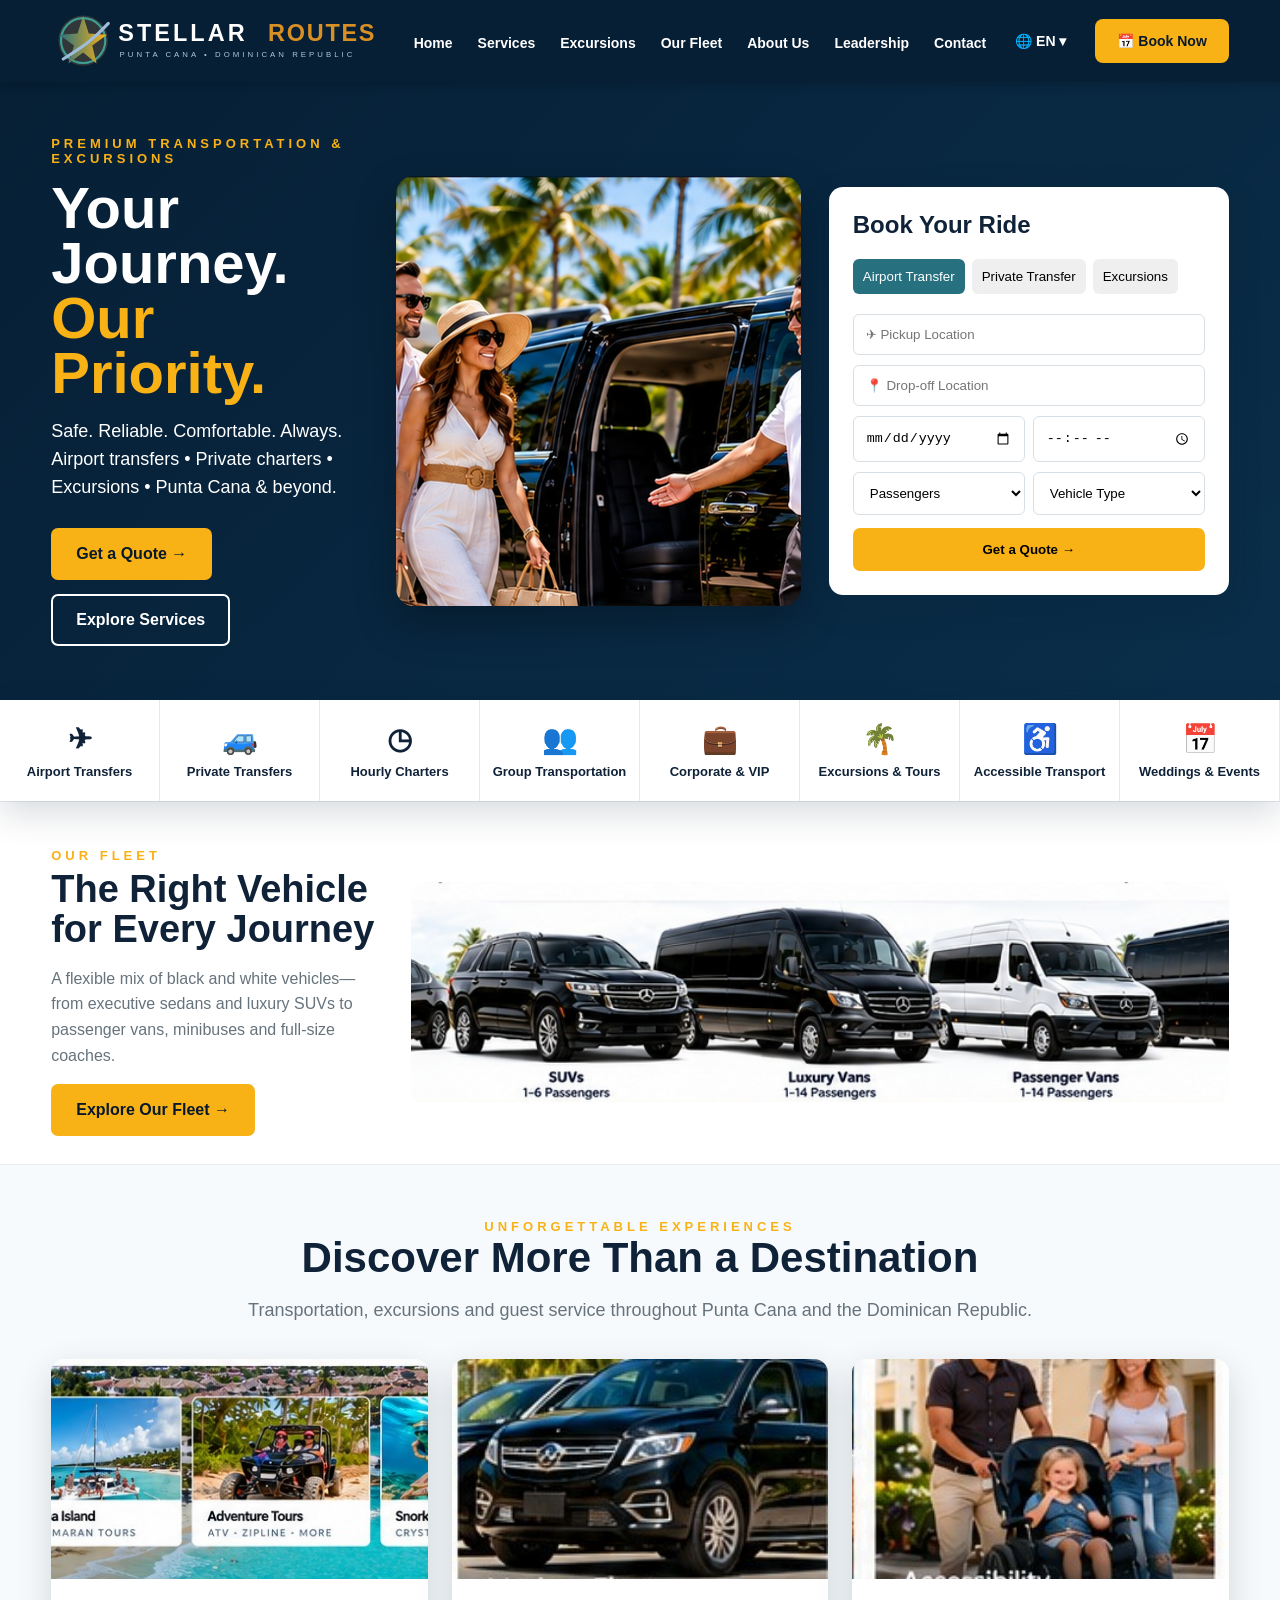
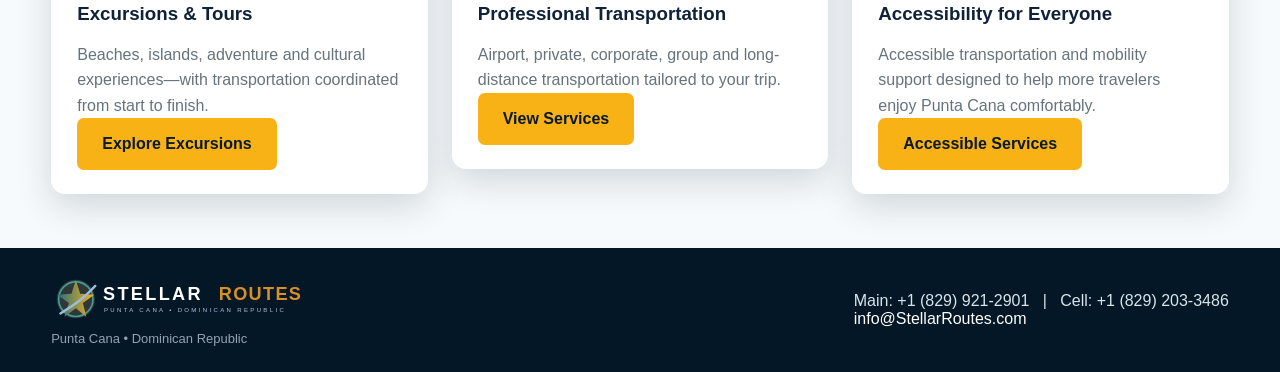
==== commit 5274463f: "Add files via upload" ====
--- a/index.html
+++ b/index.html
@@ -1,4 +1,4 @@
-<!doctype html><html lang="en"><head><meta charset="utf-8"><meta name="viewport" content="width=device-width,initial-scale=1"><title>Stellar Routes | Punta Cana Transportation & Excursions</title><link rel="stylesheet" href="styles.css"></head><body><header class="topbar"><div class="container nav"><a class="brand" href="index.html"><img src="assets/logo.svg" alt="Stellar Routes"></a><button class="menu" aria-label="Menu">☰</button><nav class="links"><a href="index.html">Home</a><a href="services.html">Services</a><a href="excursions.html">Excursions</a><a href="fleet.html">Our Fleet</a><a href="about.html">About Us</a><a href="leadership.html">Leadership</a><a href="contact.html">Contact</a><span class="lang">🌐 EN ▾</span><a class="book" href="reservation.html">📅 Book Now</a></nav></div></header>
-<section class="hero"><div class="container hero-layout"><div class="hero-copy"><div class="eyebrow">Premium Transportation & Excursions</div><h1>Your Journey.<br><span>Our Priority.</span></h1><p>Safe. Reliable. Comfortable. Always.<br>Airport transfers • Private charters • Excursions • Punta Cana & beyond.</p><div class="actions"><a class="btn gold" href="reservation.html">Get a Quote →</a><a class="btn outline" href="services.html">Explore Services</a></div></div><form id="miniBooking" class="booking-mini"><h2>Book Your Ride</h2><div class="tabs"><button type="button" class="active">Airport Transfer</button><button type="button">Private Transfer</button><button type="button">Excursions</button></div><input name="pickup" required placeholder="✈ Pickup Location"><input name="dropoff" required placeholder="📍 Drop-off Location"><div class="row"><input name="date" type="date" required><input name="time" type="time" required></div><div class="row"><select name="passengers"><option value="">Passengers</option><option>1</option><option>2</option><option>3</option><option>4</option><option>5+</option></select><select name="vehicle"><option value="">Vehicle Type</option><option>Luxury SUV</option><option>Sedan</option><option>SUV</option><option>Luxury Van</option><option>Passenger Van</option><option>Mini Bus</option><option>Coach</option></select></div><button class="go" type="submit">Get a Quote →</button></form></div></section>
+<!doctype html><html lang="en"><head><meta charset="utf-8"><meta name="viewport" content="width=device-width,initial-scale=1"><title>Stellar Routes | Punta Cana Transportation & Excursions</title><link rel="stylesheet" href="styles.css"></head><body><header class="topbar"><div class="container nav"><a class="brand" href="index.html"><img src="assets/logo.svg" alt="Stellar Routes"></a><button class="menu" aria-label="Menu">☰</button><nav class="links"><a href="index.html">Home</a><a href="services.html">Services</a><a href="excursions.html">Excursions</a><a href="fleet.html">Our Fleet</a><a href="about.html">About Us</a><a href="leadership.html">Leadership</a><a href="contact.html">Contact</a><button class="lang lang-toggle" type="button" aria-label="Switch language">🌐 EN ▾</button><a class="book" href="reservation.html">📅 Book Now</a></nav></div></header>
+<section class="hero"><div class="container hero-layout"><div class="hero-copy"><div class="eyebrow">Premium Transportation & Excursions</div><h1>Your Journey.<br><span>Our Priority.</span></h1><p>Safe. Reliable. Comfortable. Always.<br>Airport transfers • Private charters • Excursions • Punta Cana & beyond.</p><div class="actions"><a class="btn gold" href="reservation.html">Get a Quote →</a><a class="btn outline" href="services.html">Explore Services</a></div></div><div class="hero-visual"><img src="assets/hero-clean.jpg" alt="Stellar Routes guests arriving in Punta Cana"></div><form id="miniBooking" class="booking-mini"><h2>Book Your Ride</h2><div class="tabs"><button type="button" class="active">Airport Transfer</button><button type="button">Private Transfer</button><button type="button">Excursions</button></div><input name="pickup" required placeholder="✈ Pickup Location"><input name="dropoff" required placeholder="📍 Drop-off Location"><div class="row"><input name="date" type="date" required><input name="time" type="time" required></div><div class="row"><select name="passengers"><option value="">Passengers</option><option>1</option><option>2</option><option>3</option><option>4</option><option>5+</option></select><select name="vehicle"><option value="">Vehicle Type</option><option>Luxury SUV</option><option>Sedan</option><option>SUV</option><option>Luxury Van</option><option>Passenger Van</option><option>Mini Bus</option><option>Coach</option></select></div><button class="go" type="submit">Get a Quote →</button></form></div></section>
 <div class="service-strip"><a href="services.html#airport"><span class="ico">✈</span>Airport Transfers</a><a href="services.html#private"><span class="ico">🚙</span>Private Transfers</a><a href="services.html#hourly"><span class="ico">◷</span>Hourly Charters</a><a href="services.html#group"><span class="ico">👥</span>Group Transportation</a><a href="services.html#vip"><span class="ico">💼</span>Corporate & VIP</a><a href="excursions.html"><span class="ico">🌴</span>Excursions & Tours</a><a href="services.html#accessible"><span class="ico">♿</span>Accessible Transport</a><a href="services.html#events"><span class="ico">📅</span>Weddings & Events</a></div>
-<section class="fleet-showcase"><div class="container"><div class="fleet-copy"><div class="eyebrow">Our Fleet</div><h2>The Right Vehicle for Every Journey</h2><p>A flexible mix of black and white vehicles—from executive sedans and luxury SUVs to passenger vans, minibuses and full-size coaches.</p><a class="btn gold" href="fleet.html">Explore Our Fleet →</a></div><img src="assets/fleet-variety.jpg" alt="Stellar Routes fleet with black and white SUVs, vans, minibuses and coaches"></div></section><section class="section alt"><div class="container"><div class="title"><div class="eyebrow">Unforgettable Experiences</div><h2>Discover More Than a Destination</h2><p>Transportation, excursions and guest service throughout Punta Cana and the Dominican Republic.</p></div><div class="grid"><article class="card"><img src="assets/excursions.jpg"><div class="card-body"><h3>Excursions & Tours</h3><p>Beaches, islands, adventure and cultural experiences—with transportation coordinated from start to finish.</p><a class="btn gold" href="excursions.html">Explore Excursions</a></div></article><article class="card"><img src="assets/fleet.jpg"><div class="card-body"><h3>Professional Transportation</h3><p>Airport, private, corporate, group and long-distance transportation tailored to your trip.</p><a class="btn gold" href="services.html">View Services</a></div></article><article class="card"><img src="assets/accessibility.jpg"><div class="card-body"><h3>Accessibility for Everyone</h3><p>Accessible transportation and mobility support designed to help more travelers enjoy Punta Cana comfortably.</p><a class="btn gold" href="services.html#accessible">Accessible Services</a></div></article></div></div></section><footer class="footer"><div class="container footer-inner"><div><strong>STELLAR ROUTES</strong><div class="small">Punta Cana • Dominican Republic</div></div><div>Main: +1 (829) 921-2901 &nbsp; | &nbsp; Cell: +1 (829) 203-3486<br><a href="mailto:info@StellarRoutes.com">info@StellarRoutes.com</a></div></div></footer><script src="script.js"></script></body></html>
+<section class="fleet-showcase"><div class="container"><div class="fleet-copy"><div class="eyebrow">Our Fleet</div><h2>The Right Vehicle for Every Journey</h2><p>A flexible mix of black and white vehicles—from executive sedans and luxury SUVs to passenger vans, minibuses and full-size coaches.</p><a class="btn gold" href="fleet.html">Explore Our Fleet →</a></div><img src="assets/fleet-variety.jpg" alt="Stellar Routes fleet with black and white SUVs, vans, minibuses and coaches"></div></section><section class="section alt"><div class="container"><div class="title"><div class="eyebrow">Unforgettable Experiences</div><h2>Discover More Than a Destination</h2><p>Transportation, excursions and guest service throughout Punta Cana and the Dominican Republic.</p></div><div class="grid"><article class="card"><img src="assets/excursions.jpg"><div class="card-body"><h3>Excursions & Tours</h3><p>Beaches, islands, adventure and cultural experiences—with transportation coordinated from start to finish.</p><a class="btn gold" href="excursions.html">Explore Excursions</a></div></article><article class="card"><img src="assets/fleet.jpg"><div class="card-body"><h3>Professional Transportation</h3><p>Airport, private, corporate, group and long-distance transportation tailored to your trip.</p><a class="btn gold" href="services.html">View Services</a></div></article><article class="card"><img src="assets/accessibility.jpg"><div class="card-body"><h3>Accessibility for Everyone</h3><p>Accessible transportation and mobility support designed to help more travelers enjoy Punta Cana comfortably.</p><a class="btn gold" href="services.html#accessible">Accessible Services</a></div></article></div></div></section><footer class="footer"><div class="container footer-inner"><div class="footer-brand"><img src="assets/logo.svg" alt="Stellar Routes"><div class="small">Punta Cana • Dominican Republic</div></div><div>Main: +1 (829) 921-2901 &nbsp; | &nbsp; Cell: +1 (829) 203-3486<br><a href="mailto:info@StellarRoutes.com">info@StellarRoutes.com</a></div></div></footer><script src="script.js"></script></body></html>
--- a/styles.css
+++ b/styles.css
@@ -1,6 +1,54 @@
 :root{--navy:#061f35;--navy2:#0a2e4a;--gold:#f9b216;--teal:#27707f;--ink:#102238;--muted:#66737c;--bg:#f7fafc;--white:#fff;--shadow:0 12px 35px rgba(5,28,47,.16)}*{box-sizing:border-box}html{scroll-behavior:smooth}body{margin:0;font-family:Inter,Arial,sans-serif;color:var(--ink);background:#fff}a{text-decoration:none;color:inherit}img{max-width:100%;display:block}.container{width:min(1180px,92%);margin:auto}.topbar{position:sticky;top:0;z-index:1000;background:var(--navy);box-shadow:0 2px 10px rgba(0,0,0,.2)}.nav{height:82px;display:flex;align-items:center;gap:28px}.brand img{width:330px;max-width:35vw}.links{margin-left:auto;display:flex;align-items:center;gap:25px;color:white;font-weight:700;font-size:14px}.links a{padding:30px 0 24px;border-bottom:3px solid transparent}.links a:hover,.links a.active{border-color:var(--gold)}.book{background:var(--gold);color:#07192a!important;padding:14px 22px!important;border-radius:8px;border:0!important}.menu{display:none;margin-left:auto;background:none;border:0;color:#fff;font-size:30px}.hero{min-height:590px;background:linear-gradient(90deg,rgba(2,19,33,.78) 0%,rgba(2,19,33,.58) 42%,rgba(2,19,33,.06) 70%),url('assets/hero.jpg') center/cover no-repeat;display:flex;align-items:center;color:#fff}.hero-copy{max-width:650px;padding:70px 0}.eyebrow{letter-spacing:4px;color:var(--gold);font-weight:800;font-size:13px;text-transform:uppercase}.hero h1{font-size:72px;line-height:.95;margin:14px 0}.hero h1 span{color:var(--gold)}.hero p{font-size:21px;line-height:1.55}.actions{display:flex;gap:14px;flex-wrap:wrap;margin-top:26px}.btn{display:inline-flex;align-items:center;justify-content:center;padding:15px 23px;border-radius:7px;font-weight:800;border:2px solid transparent}.btn.gold{background:var(--gold);color:#07192a}.btn.outline{border-color:#fff;color:#fff}.service-strip{display:grid;grid-template-columns:repeat(8,1fr);background:#fff;box-shadow:var(--shadow);position:relative;z-index:3}.service-strip a{padding:22px 10px;text-align:center;border-right:1px solid #e5e9ee;font-size:13px;font-weight:800}.service-strip .ico{font-size:29px;display:block;margin-bottom:8px}.section{padding:70px 0}.section.alt{background:var(--bg)}.title{text-align:center;margin-bottom:38px}.title h2{font-size:42px;margin:0 0 10px}.title p{color:var(--muted);font-size:18px}.grid{display:grid;grid-template-columns:repeat(3,1fr);gap:24px}.card{background:#fff;border-radius:14px;overflow:hidden;box-shadow:var(--shadow)}.card img{width:100%;height:220px;object-fit:cover}.card-body{padding:24px}.card h3{margin:0 0 10px}.card p{color:var(--muted);line-height:1.6}.page-hero{padding:78px 0;background:linear-gradient(90deg,rgba(4,30,50,.85),rgba(4,30,50,.25)),url('assets/excursions.jpg') center/cover;color:#fff}.page-hero h1{font-size:52px;margin:0 0 8px}.leadership{display:grid;grid-template-columns:1fr 1fr;gap:32px}.leader{background:#fff;border-radius:16px;box-shadow:var(--shadow);padding:28px;display:grid;grid-template-columns:220px 1fr;gap:28px;align-items:start}.portrait{width:220px;height:260px;object-fit:cover;object-position:center;border-radius:12px;background:#e9eef2}.leader h2{margin:4px 0}.role{color:#b96f00;font-weight:800;margin-bottom:15px}.leader p{line-height:1.7;color:#4e5c69}.notice{font-size:13px;color:#697784;background:#f2f6f8;padding:12px;border-radius:8px;margin-top:12px}.form-wrap{display:grid;grid-template-columns:1.15fr .85fr;gap:30px}.form-card{background:#fff;padding:30px;border-radius:16px;box-shadow:var(--shadow)}.form-grid{display:grid;grid-template-columns:1fr 1fr;gap:16px}.field{display:flex;flex-direction:column;gap:7px}.field.full{grid-column:1/-1}.field label{font-weight:800;font-size:14px}.field input,.field select,.field textarea{width:100%;padding:14px;border:1px solid #cfd8df;border-radius:8px;font:inherit}.field textarea{min-height:130px}.contact-box{background:var(--navy);color:#fff;padding:30px;border-radius:16px}.contact-box h3{font-size:27px;margin-top:0}.contact-box p{line-height:1.7}.footer{background:#041726;color:#d9e4eb;padding:35px 0}.footer-inner{display:flex;justify-content:space-between;gap:25px;flex-wrap:wrap}.footer a{color:#fff}.lang{font-size:13px}.small{font-size:13px;color:#91a4b1}.booking-mini{background:#fff;color:var(--ink);padding:24px;border-radius:14px;box-shadow:var(--shadow);max-width:440px}.booking-mini h2{margin-top:0}.booking-mini .tabs{display:flex;gap:7px;margin-bottom:15px}.booking-mini .tabs button{border:0;padding:10px;border-radius:6px}.booking-mini .tabs button.active{background:var(--teal);color:#fff}.hero-layout{display:grid;grid-template-columns:1fr 430px;gap:45px;align-items:center}.hero .booking-mini{justify-self:end}.hero .booking-mini input,.hero .booking-mini select{padding:12px;width:100%;margin:5px 0;border:1px solid #d7dfe5;border-radius:6px}.hero .booking-mini .row{display:grid;grid-template-columns:1fr 1fr;gap:8px}.hero .booking-mini button.go{width:100%;margin-top:8px;border:0;background:var(--gold);font-weight:900;padding:14px;border-radius:7px}.hero .hero-copy{padding-right:10px}
-@media(max-width:1000px){.links{display:none;position:absolute;top:82px;left:0;right:0;background:var(--navy);padding:20px;flex-direction:column;align-items:stretch}.links.open{display:flex}.links a{padding:12px;border:0}.menu{display:block}.brand img{max-width:280px}.hero-layout{grid-template-columns:1fr}.hero .booking-mini{justify-self:start}.service-strip{grid-template-columns:repeat(4,1fr)}.leadership{grid-template-columns:1fr}.grid{grid-template-columns:1fr 1fr}.form-wrap{grid-template-columns:1fr}}
+@media(max-width:720px){.links{display:none;position:absolute;top:82px;left:0;right:0;background:var(--navy);padding:20px;flex-direction:column;align-items:stretch}.links.open{display:flex}.links a{padding:12px;border:0}.menu{display:block}.brand img{max-width:280px}.hero-layout{grid-template-columns:1fr}.hero .booking-mini{justify-self:start}.service-strip{grid-template-columns:repeat(4,1fr)}.leadership{grid-template-columns:1fr}.grid{grid-template-columns:1fr 1fr}.form-wrap{grid-template-columns:1fr}}
 @media(max-width:650px){.nav{height:72px}.brand img{width:240px;max-width:70vw}.links{top:72px}.hero h1{font-size:48px}.hero{min-height:0}.hero-copy{padding:45px 0 15px}.hero .booking-mini{margin-bottom:35px}.service-strip{grid-template-columns:repeat(2,1fr)}.grid{grid-template-columns:1fr}.leader{grid-template-columns:1fr}.portrait{width:100%;height:320px}.form-grid{grid-template-columns:1fr}.field.full{grid-column:auto}.page-hero h1{font-size:40px}}
 /* V4 fleet and quote enhancements */
 .fleet-showcase{background:#fff;padding:46px 0 28px;border-top:1px solid #e7edf2;border-bottom:1px solid #e7edf2}.fleet-showcase .container{display:grid;grid-template-columns:330px 1fr;gap:30px;align-items:center}.fleet-showcase h2{font-size:38px;line-height:1.05;margin:7px 0 12px}.fleet-showcase p{color:var(--muted);line-height:1.6}.fleet-showcase img{width:100%;height:220px;object-fit:cover;object-position:center;border-radius:12px}.booking-mini select{background:#fff}.leader .portrait{object-position:center top}
 @media(max-width:850px){.fleet-showcase .container{grid-template-columns:1fr}.fleet-showcase img{height:auto}}
+
+@media (min-width:721px) and (max-width:1180px){.container{width:96%}.nav{gap:12px}.brand img{width:255px;max-width:26vw}.links{gap:13px;font-size:12px}.links a{padding:30px 0 24px}.book{padding:12px 14px!important}.lang{font-size:12px}}
+
+
+/* V4.2 layout refinements */
+.section{padding:54px 0}.section.alt{padding:54px 0}
+.grid{align-items:start}.grid .card{height:auto}.grid .card-body{padding:24px 26px}.grid .card h3{line-height:1.2}.grid .card p{margin-bottom:0}
+/* Services: compact, evenly aligned cards without oversized empty rows */
+body:has(.page-hero h1) .grid{grid-auto-rows:auto}
+#airport,#private,#hourly,#group,#vip,#accessible,#events{min-height:0}
+/* Leadership: portrait first, biography in a distinct box underneath */
+.leadership-v42{align-items:start;gap:34px}.leader-v42{display:block;padding:0;background:transparent;box-shadow:none;overflow:visible}.leader-photo{background:#fff;border-radius:16px 16px 0 0;padding:22px 22px 0;box-shadow:0 10px 28px rgba(5,28,47,.12)}.leader-v42 .portrait{width:100%;height:390px;object-fit:cover;object-position:center 18%;border-radius:12px 12px 0 0}.leader-bio{background:#fff;padding:26px 30px 30px;border-radius:0 0 16px 16px;box-shadow:0 14px 30px rgba(5,28,47,.14);border-top:4px solid var(--gold)}.leader-bio h2{font-size:30px;margin:0 0 6px}.leader-bio .role{font-size:18px;margin-bottom:14px}.leader-bio p{margin:8px 0;line-height:1.58}
+/* Fleet: one crisp mixed-vehicle visual, then compact vehicle-type descriptions */
+.fleet-page{padding-top:42px}.fleet-hero-card{background:#fff;border-radius:16px;padding:18px;box-shadow:var(--shadow);overflow:hidden}.fleet-hero-card img{width:100%;height:auto;max-height:300px;object-fit:contain}.fleet-types{display:grid;grid-template-columns:repeat(3,1fr);gap:18px;margin-top:24px}.fleet-types article{background:#fff;border-radius:12px;padding:20px 22px;box-shadow:0 8px 24px rgba(5,28,47,.10);border-top:3px solid var(--gold)}.fleet-types h3{margin:0 0 7px}.fleet-types p{margin:0;color:var(--muted);line-height:1.5}.fleet-note{margin:22px 0 0;color:var(--muted);font-size:14px}
+/* Contact: stop the dark contact box from stretching to the height of the form */
+.form-wrap{align-items:start}.contact-box{align-self:start}.contact-box h3{margin-bottom:12px}.contact-box p{margin:0 0 22px}.form-card{align-self:start}
+@media(max-width:900px){.fleet-types{grid-template-columns:repeat(2,1fr)}.leader-v42 .portrait{height:340px}}
+@media(max-width:650px){.fleet-types{grid-template-columns:1fr}.leader-v42 .portrait{height:330px}.leader-bio{padding:22px}.leader-bio h2{font-size:26px}}
+
+/* V4.3 approved branded leadership portraits */
+.leader-v42 .portrait{height:410px;object-fit:cover;object-position:center top}
+@media(max-width:900px){.leader-v42 .portrait{height:360px}}
+@media(max-width:650px){.leader-v42 .portrait{height:340px}}
+
+
+/* V4.4 final polish */
+.hero{background:linear-gradient(135deg,var(--navy) 0%,var(--navy2) 100%);min-height:540px;overflow:hidden}
+.hero-layout{grid-template-columns:minmax(300px,.9fr) minmax(320px,1.15fr) 400px;gap:28px;align-items:center}
+.hero-copy{max-width:none;padding:54px 0}.hero h1{font-size:58px}.hero p{font-size:18px}
+.hero-visual{height:430px;border-radius:18px;overflow:hidden;box-shadow:0 18px 40px rgba(0,0,0,.28)}
+.hero-visual img{width:100%;height:100%;object-fit:cover;object-position:center}
+.hero .booking-mini{position:relative;z-index:2;justify-self:end;width:100%;max-width:400px}
+/* Services: equal content-based cards, no forced blank vertical space */
+body:has(.page-hero h1) .section.alt>.container>.grid{grid-template-columns:repeat(3,minmax(0,1fr));grid-auto-rows:auto;align-items:stretch}
+body:has(.page-hero h1) .section.alt>.container>.grid>.card{height:100%;min-height:0}
+body:has(.page-hero h1) .section.alt>.container>.grid>.card .card-body{height:auto;min-height:0}
+/* Excursions: imagery should tell the story */
+.excursion-grid{display:grid;grid-template-columns:repeat(4,1fr);gap:22px;align-items:stretch}.excursion-grid .card{height:100%}.excursion-grid .card img{height:210px;object-fit:cover}.excursion-grid .card-body{padding:22px}.excursion-grid .card p{margin-bottom:0}.excursion-note{text-align:center;color:var(--muted);margin:24px 0 8px;font-weight:600}
+/* Leadership: clean portrait above clean bio, no composite text inside photos */
+.leader-photo{overflow:hidden}.leader-v42 .portrait{height:430px;object-fit:cover;object-position:center top}
+/* Contact/footer logo treatment */
+.contact-logo{width:290px;max-width:88%;margin:0 0 24px}.contact-box{padding:28px}.contact-box .btn{margin-top:4px}.footer-brand img{width:255px;max-width:70vw;margin-bottom:6px}.footer{padding:26px 0}.footer-inner{align-items:center}
+@media(max-width:1180px){.hero-layout{grid-template-columns:1fr 1fr}.hero-visual{height:360px}.hero .booking-mini{grid-column:1/-1;justify-self:center;max-width:720px;margin-bottom:34px}.hero-copy{padding-bottom:10px}}
+@media(max-width:900px){body:has(.page-hero h1) .section.alt>.container>.grid{grid-template-columns:repeat(2,minmax(0,1fr))}.excursion-grid{grid-template-columns:repeat(2,1fr)}}
+@media(max-width:720px){.hero-layout{grid-template-columns:1fr}.hero-visual{height:300px}.hero .booking-mini{grid-column:auto;max-width:none}.hero h1{font-size:46px}.excursion-grid{grid-template-columns:1fr}.excursion-grid .card img{height:230px}}
+@media(max-width:650px){body:has(.page-hero h1) .section.alt>.container>.grid{grid-template-columns:1fr}.leader-v42 .portrait{height:380px}}
+
+.lang-toggle{background:transparent;border:0;color:inherit;font:inherit;font-weight:inherit;cursor:pointer;padding:8px 4px;}
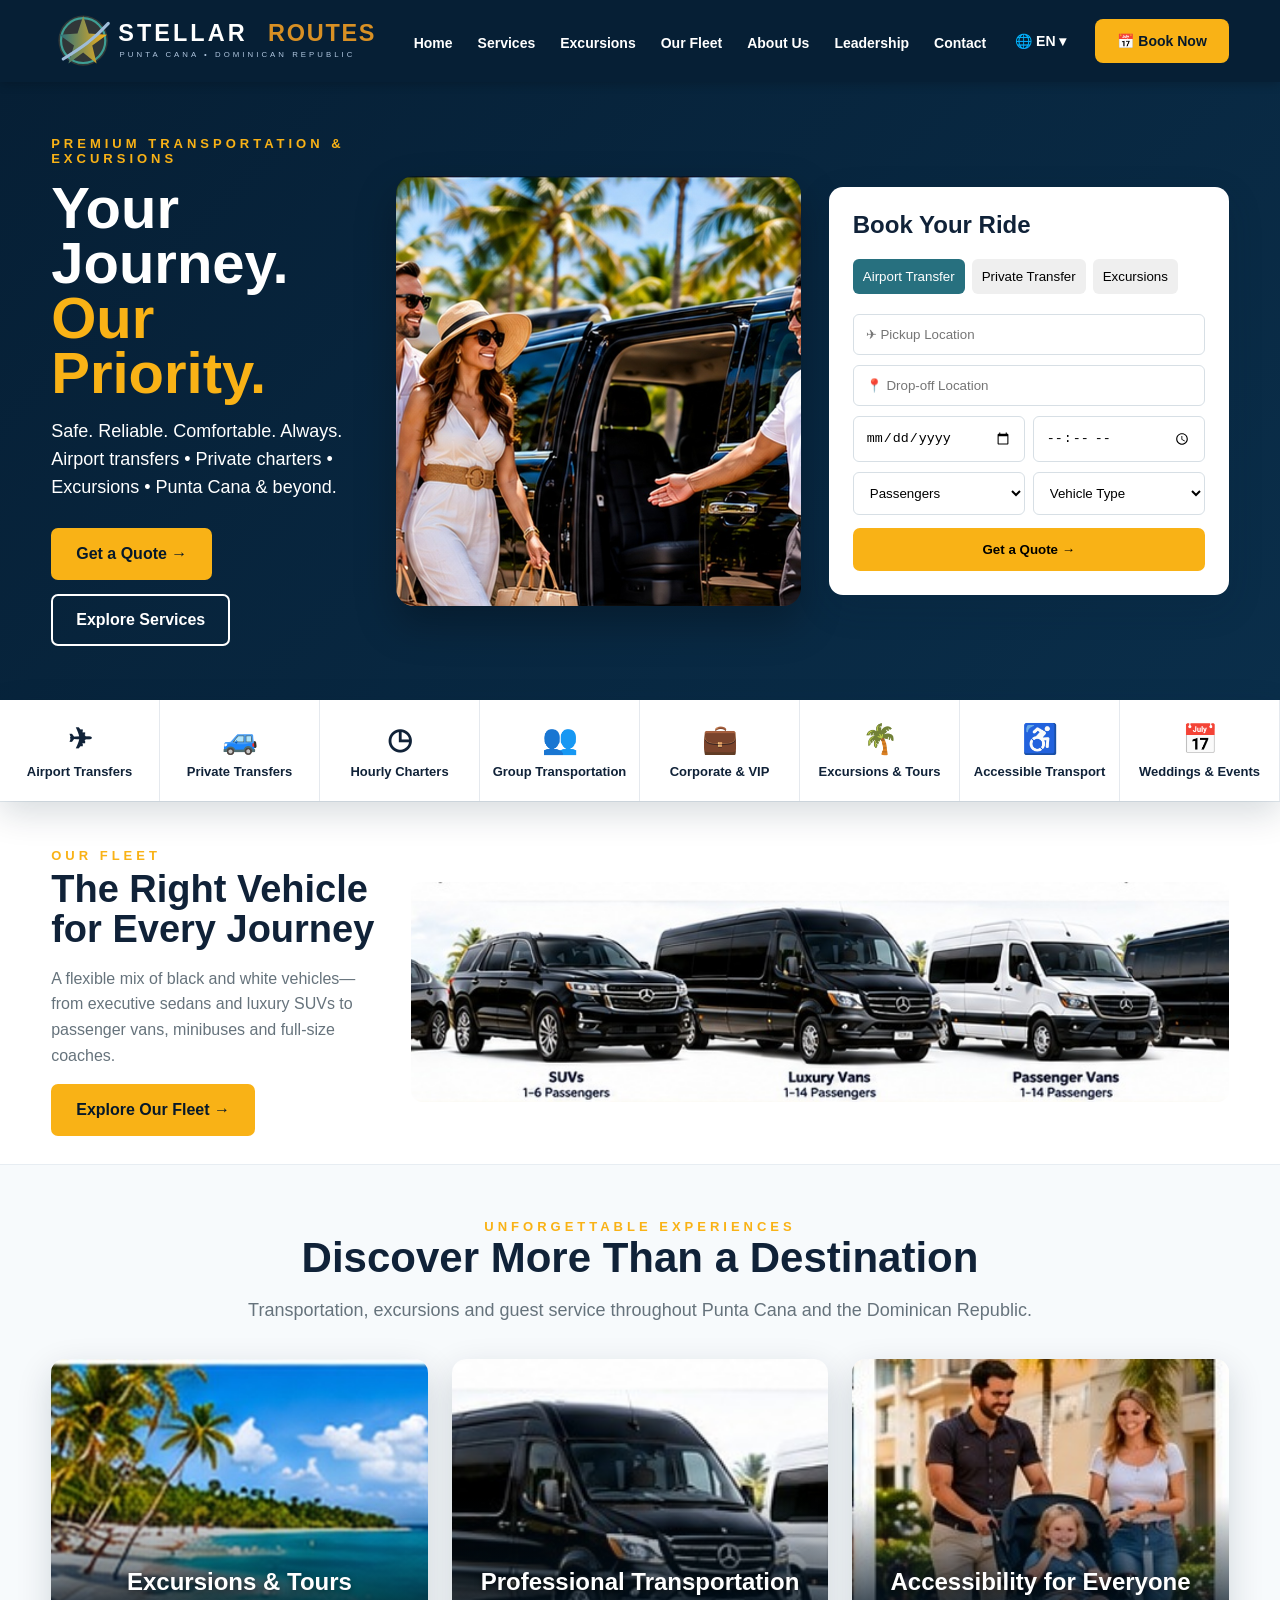
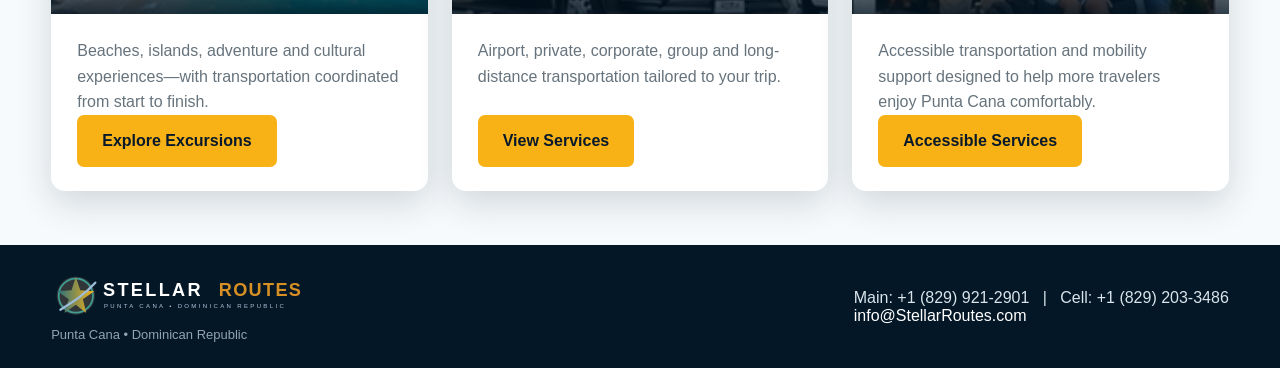
==== commit 05ecb188: "Add files via upload" ====
--- a/index.html
+++ b/index.html
@@ -1,4 +1,4 @@
 <!doctype html><html lang="en"><head><meta charset="utf-8"><meta name="viewport" content="width=device-width,initial-scale=1"><title>Stellar Routes | Punta Cana Transportation & Excursions</title><link rel="stylesheet" href="styles.css"></head><body><header class="topbar"><div class="container nav"><a class="brand" href="index.html"><img src="assets/logo.svg" alt="Stellar Routes"></a><button class="menu" aria-label="Menu">☰</button><nav class="links"><a href="index.html">Home</a><a href="services.html">Services</a><a href="excursions.html">Excursions</a><a href="fleet.html">Our Fleet</a><a href="about.html">About Us</a><a href="leadership.html">Leadership</a><a href="contact.html">Contact</a><button class="lang lang-toggle" type="button" aria-label="Switch language">🌐 EN ▾</button><a class="book" href="reservation.html">📅 Book Now</a></nav></div></header>
 <section class="hero"><div class="container hero-layout"><div class="hero-copy"><div class="eyebrow">Premium Transportation & Excursions</div><h1>Your Journey.<br><span>Our Priority.</span></h1><p>Safe. Reliable. Comfortable. Always.<br>Airport transfers • Private charters • Excursions • Punta Cana & beyond.</p><div class="actions"><a class="btn gold" href="reservation.html">Get a Quote →</a><a class="btn outline" href="services.html">Explore Services</a></div></div><div class="hero-visual"><img src="assets/hero-clean.jpg" alt="Stellar Routes guests arriving in Punta Cana"></div><form id="miniBooking" class="booking-mini"><h2>Book Your Ride</h2><div class="tabs"><button type="button" class="active">Airport Transfer</button><button type="button">Private Transfer</button><button type="button">Excursions</button></div><input name="pickup" required placeholder="✈ Pickup Location"><input name="dropoff" required placeholder="📍 Drop-off Location"><div class="row"><input name="date" type="date" required><input name="time" type="time" required></div><div class="row"><select name="passengers"><option value="">Passengers</option><option>1</option><option>2</option><option>3</option><option>4</option><option>5+</option></select><select name="vehicle"><option value="">Vehicle Type</option><option>Luxury SUV</option><option>Sedan</option><option>SUV</option><option>Luxury Van</option><option>Passenger Van</option><option>Mini Bus</option><option>Coach</option></select></div><button class="go" type="submit">Get a Quote →</button></form></div></section>
 <div class="service-strip"><a href="services.html#airport"><span class="ico">✈</span>Airport Transfers</a><a href="services.html#private"><span class="ico">🚙</span>Private Transfers</a><a href="services.html#hourly"><span class="ico">◷</span>Hourly Charters</a><a href="services.html#group"><span class="ico">👥</span>Group Transportation</a><a href="services.html#vip"><span class="ico">💼</span>Corporate & VIP</a><a href="excursions.html"><span class="ico">🌴</span>Excursions & Tours</a><a href="services.html#accessible"><span class="ico">♿</span>Accessible Transport</a><a href="services.html#events"><span class="ico">📅</span>Weddings & Events</a></div>
-<section class="fleet-showcase"><div class="container"><div class="fleet-copy"><div class="eyebrow">Our Fleet</div><h2>The Right Vehicle for Every Journey</h2><p>A flexible mix of black and white vehicles—from executive sedans and luxury SUVs to passenger vans, minibuses and full-size coaches.</p><a class="btn gold" href="fleet.html">Explore Our Fleet →</a></div><img src="assets/fleet-variety.jpg" alt="Stellar Routes fleet with black and white SUVs, vans, minibuses and coaches"></div></section><section class="section alt"><div class="container"><div class="title"><div class="eyebrow">Unforgettable Experiences</div><h2>Discover More Than a Destination</h2><p>Transportation, excursions and guest service throughout Punta Cana and the Dominican Republic.</p></div><div class="grid"><article class="card"><img src="assets/excursions.jpg"><div class="card-body"><h3>Excursions & Tours</h3><p>Beaches, islands, adventure and cultural experiences—with transportation coordinated from start to finish.</p><a class="btn gold" href="excursions.html">Explore Excursions</a></div></article><article class="card"><img src="assets/fleet.jpg"><div class="card-body"><h3>Professional Transportation</h3><p>Airport, private, corporate, group and long-distance transportation tailored to your trip.</p><a class="btn gold" href="services.html">View Services</a></div></article><article class="card"><img src="assets/accessibility.jpg"><div class="card-body"><h3>Accessibility for Everyone</h3><p>Accessible transportation and mobility support designed to help more travelers enjoy Punta Cana comfortably.</p><a class="btn gold" href="services.html#accessible">Accessible Services</a></div></article></div></div></section><footer class="footer"><div class="container footer-inner"><div class="footer-brand"><img src="assets/logo.svg" alt="Stellar Routes"><div class="small">Punta Cana • Dominican Republic</div></div><div>Main: +1 (829) 921-2901 &nbsp; | &nbsp; Cell: +1 (829) 203-3486<br><a href="mailto:info@StellarRoutes.com">info@StellarRoutes.com</a></div></div></footer><script src="script.js"></script></body></html>
+<section class="fleet-showcase"><div class="container"><div class="fleet-copy"><div class="eyebrow">Our Fleet</div><h2>The Right Vehicle for Every Journey</h2><p>A flexible mix of black and white vehicles—from executive sedans and luxury SUVs to passenger vans, minibuses and full-size coaches.</p><a class="btn gold" href="fleet.html">Explore Our Fleet →</a></div><img src="assets/fleet-variety.jpg" alt="Stellar Routes fleet with black and white SUVs, vans, minibuses and coaches"></div></section><section class="section alt"><div class="container"><div class="title"><div class="eyebrow">Unforgettable Experiences</div><h2>Discover More Than a Destination</h2><p>Transportation, excursions and guest service throughout Punta Cana and the Dominican Republic.</p></div><div class="grid home-feature-grid"><article class="card"><div class="home-feature-image"><img src="assets/beach-fun-clean.jpg" alt="Caribbean beach excursion"><div class="home-feature-title">Excursions & Tours</div></div><div class="card-body"><p>Beaches, islands, adventure and cultural experiences—with transportation coordinated from start to finish.</p><a class="btn gold" href="excursions.html">Explore Excursions</a></div></article><article class="card"><div class="home-feature-image"><img src="assets/fleet-variety-clean.jpg" alt="Stellar Routes transportation fleet"><div class="home-feature-title">Professional Transportation</div></div><div class="card-body"><p>Airport, private, corporate, group and long-distance transportation tailored to your trip.</p><a class="btn gold" href="services.html">View Services</a></div></article><article class="card"><div class="home-feature-image"><img src="assets/accessibility-clean.jpg" alt="Family accessibility transportation"><div class="home-feature-title">Accessibility for Everyone</div></div><div class="card-body"><p>Accessible transportation and mobility support designed to help more travelers enjoy Punta Cana comfortably.</p><a class="btn gold" href="services.html#accessible">Accessible Services</a></div></article></div></div></section><footer class="footer"><div class="container footer-inner"><div class="footer-brand"><img src="assets/logo.svg" alt="Stellar Routes"><div class="small">Punta Cana • Dominican Republic</div></div><div>Main: +1 (829) 921-2901 &nbsp; | &nbsp; Cell: +1 (829) 203-3486<br><a href="mailto:info@StellarRoutes.com">info@StellarRoutes.com</a></div></div></footer><script src="script.js"></script></body></html>
--- a/styles.css
+++ b/styles.css
@@ -52,3 +52,38 @@
 @media(max-width:650px){body:has(.page-hero h1) .section.alt>.container>.grid{grid-template-columns:1fr}.leader-v42 .portrait{height:380px}}
 
 .lang-toggle{background:transparent;border:0;color:inherit;font:inherit;font-weight:inherit;cursor:pointer;padding:8px 4px;}
+
+
+/* Launch polish: leadership matches approved sample */
+.leadership-v42{display:grid;grid-template-columns:repeat(2,minmax(0,1fr));gap:24px;align-items:stretch}
+.leader-v42{display:grid;grid-template-columns:minmax(220px,42%) minmax(0,58%);background:#fff;border-radius:16px;box-shadow:var(--shadow);overflow:hidden;min-height:510px}
+.leader-photo{position:relative;padding:0;background:#fff;border-radius:0;box-shadow:none;overflow:hidden;min-height:510px}
+.leader-v42 .portrait{width:100%;height:100%;min-height:510px;object-fit:cover;object-position:center top;border-radius:0}
+.polo-logo{position:absolute;right:10px;bottom:26px;width:142px;max-width:62%;height:auto;background:rgba(255,255,255,.94);padding:4px 5px;border-radius:4px;filter:none}
+.leader-bio{padding:28px 26px;background:#fff;border:0;border-radius:0;box-shadow:none;display:flex;flex-direction:column;justify-content:center}
+.leader-bio h2{font-size:31px;line-height:1.05;margin:0 0 8px}.leader-bio .role{font-size:19px;margin:0 0 18px}.leader-bio p{font-size:15px;line-height:1.55;margin:6px 0}
+
+/* Excursion image labels: centered at bottom, consistent on every card */
+.excursion-image{position:relative;height:210px;overflow:hidden;background:#dfe8ee}
+.excursion-grid .card .excursion-image img{width:100%;height:100%;object-fit:cover;object-position:center;border-radius:0}
+.excursion-image:after{content:"";position:absolute;left:0;right:0;bottom:0;height:44%;background:linear-gradient(transparent,rgba(2,19,33,.76));pointer-events:none}
+.excursion-image-title{position:absolute;left:12px;right:12px;bottom:15px;z-index:2;text-align:center;color:#fff;font-size:22px;font-weight:900;text-shadow:0 2px 5px rgba(0,0,0,.45)}
+
+@media(max-width:1050px){.leadership-v42{grid-template-columns:1fr}.leader-v42{grid-template-columns:300px 1fr;min-height:440px}.leader-photo,.leader-v42 .portrait{min-height:440px}.polo-logo{width:150px}}
+@media(max-width:650px){.leader-v42{grid-template-columns:1fr;min-height:0}.leader-photo{min-height:0;height:440px}.leader-v42 .portrait{height:440px;min-height:0}.leader-bio{padding:24px}.polo-logo{width:145px;bottom:20px}.excursion-image{height:230px}}
+
+/* Launch V3: portraits already contain the embroidered Stellar Routes polo logo. */
+.polo-logo{display:none!important}
+
+/* Launch V4: homepage feature images aligned consistently */
+.home-feature-grid{align-items:stretch}
+.home-feature-grid .card{display:flex;flex-direction:column;height:100%}
+.home-feature-image{position:relative;height:255px;overflow:hidden;background:#dfe8ee}
+.home-feature-image img{width:100%!important;height:100%!important;object-fit:cover!important;object-position:center!important}
+.home-feature-grid .card:nth-child(2) .home-feature-image img{object-fit:cover!important;object-position:center 42%!important}
+.home-feature-image:after{content:"";position:absolute;left:0;right:0;bottom:0;height:46%;background:linear-gradient(transparent,rgba(2,19,33,.82));pointer-events:none}
+.home-feature-title{position:absolute;z-index:2;left:16px;right:16px;bottom:18px;text-align:center;color:#fff;font-size:24px;line-height:1.12;font-weight:900;text-shadow:0 2px 6px rgba(0,0,0,.5)}
+.home-feature-grid .card-body{display:flex;flex-direction:column;flex:1;padding:24px 26px}
+.home-feature-grid .card-body p{margin-top:0;flex:1}
+.home-feature-grid .card-body .btn{align-self:flex-start}
+@media(max-width:720px){.home-feature-image{height:240px}.home-feature-title{font-size:22px}}
